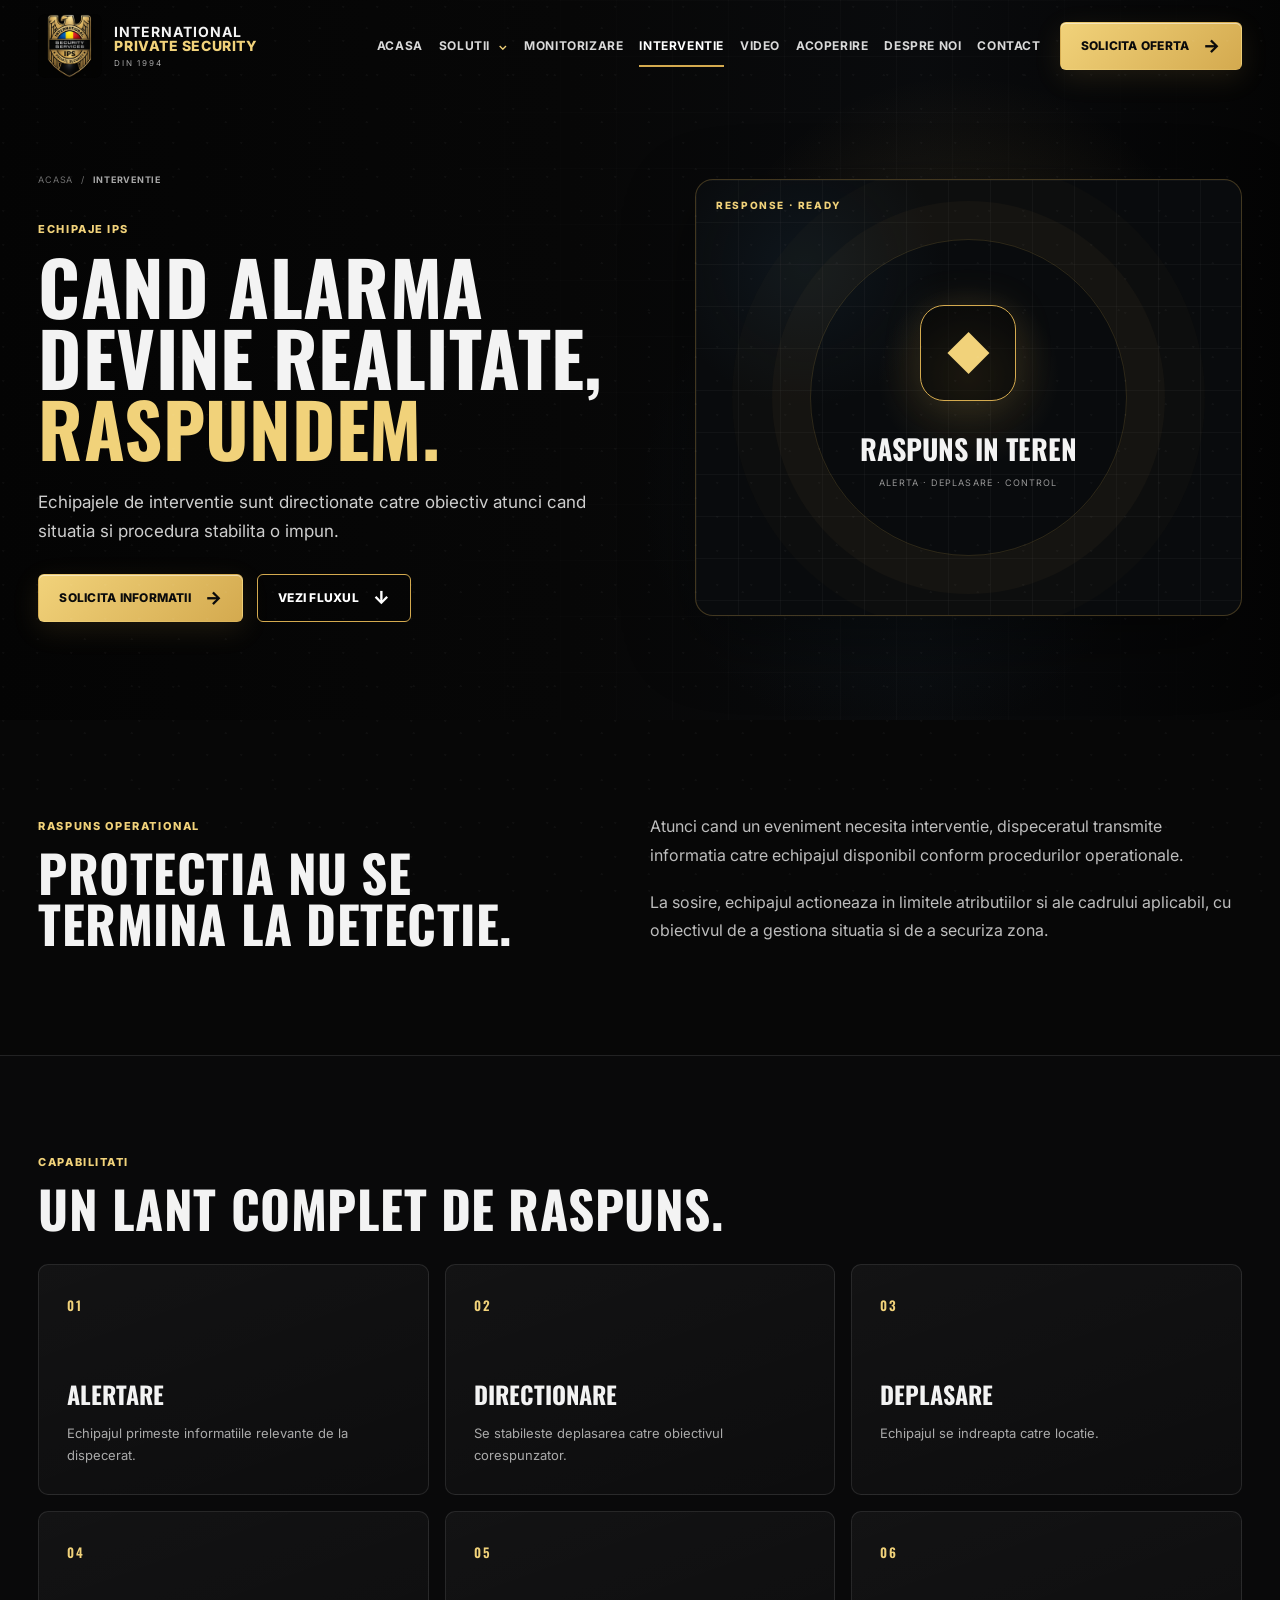
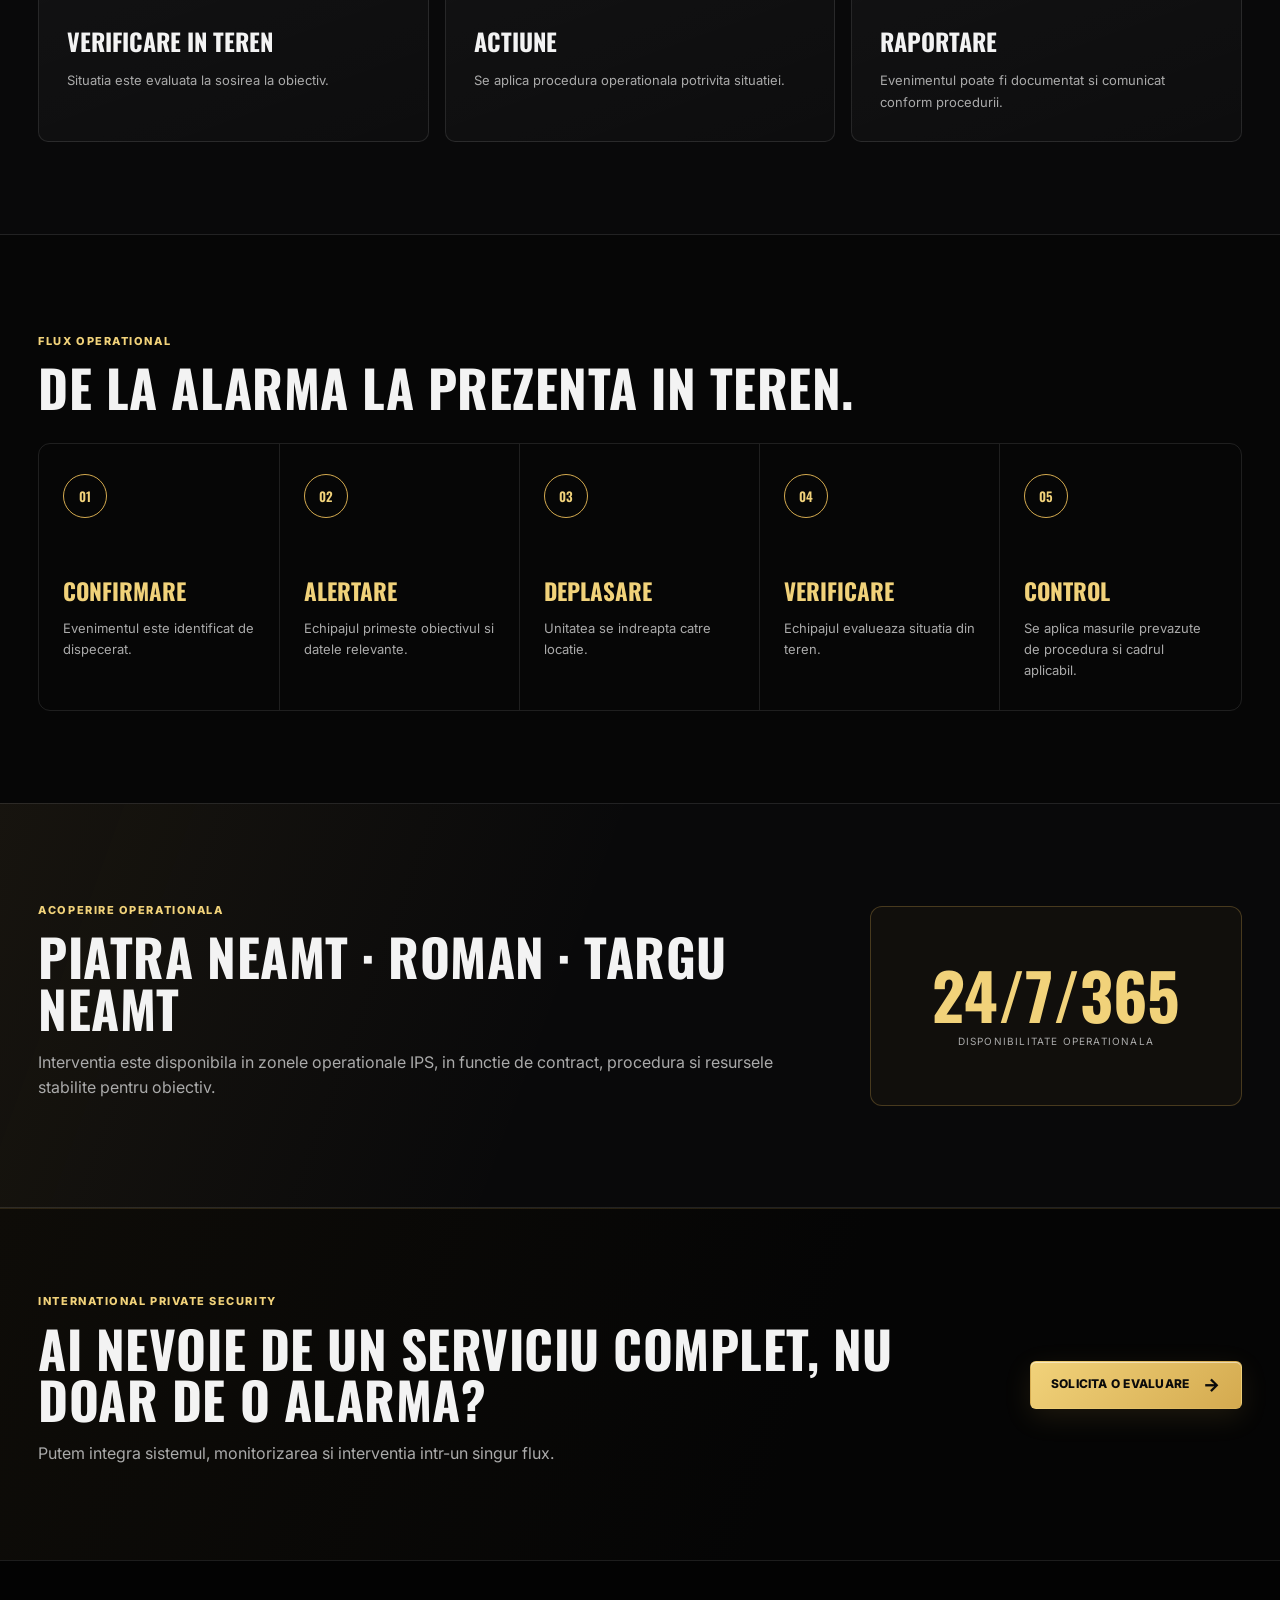
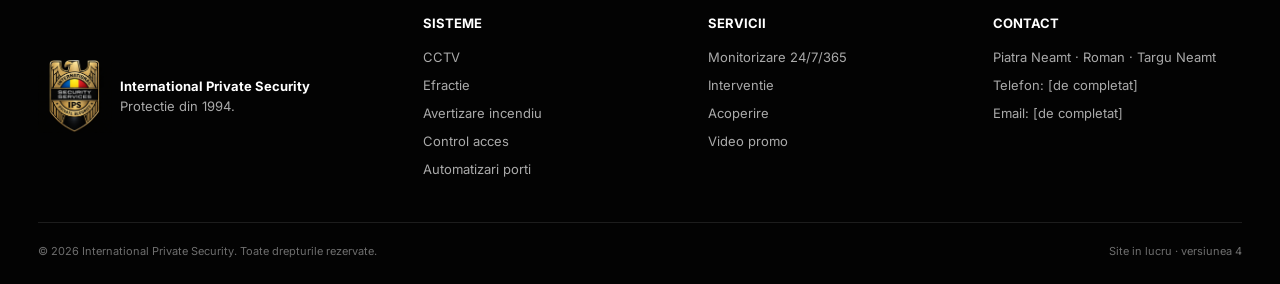
==== interventie/index.html @ 0edf3213 "Add files via upload" ====
<!DOCTYPE html>
<html lang="ro">
<head>
  <meta charset="UTF-8" />
  <meta name="viewport" content="width=device-width, initial-scale=1.0" />
  <meta name="description" content="Servicii de interventie securitate in Piatra Neamt, Roman si Targu Neamt." />
  <title>Interventie | International Private Security</title>
  <link rel="preconnect" href="https://fonts.googleapis.com">
  <link rel="preconnect" href="https://fonts.gstatic.com" crossorigin>
  <link href="https://fonts.googleapis.com/css2?family=Inter:wght@400;500;600;700;800&family=Oswald:wght@500;600;700&display=swap" rel="stylesheet">
  <link rel="stylesheet" href="../styles.css" />
</head>
<body>
  <div class="noise"></div>
  
  <header class="site-header">
    <div class="container nav-wrap">
      <a class="brand" href="../index.html" aria-label="International Private Security">
        <img src="../assets/ips-logo.png" alt="Logo International Private Security" />
        <div class="brand-copy">
          <strong>INTERNATIONAL</strong>
          <span>PRIVATE SECURITY</span>
          <small>Din 1994</small>
        </div>
      </a>

      <button class="menu-toggle" aria-label="Deschide meniul" aria-expanded="false">
        <span></span><span></span><span></span>
      </button>

      <nav class="main-nav" aria-label="Navigatie principala">
        <a href="../index.html">Acasa</a>

        <div class="nav-item has-mega">
          <button class="nav-link mega-trigger" type="button" aria-expanded="false">
            Solutii <span class="chev">⌄</span>
          </button>

          <div class="mega-menu">
            <div class="mega-inner">
              <div class="mega-column">
                <span class="mega-kicker">Sisteme electronice</span>

                <a href="../solutii/supraveghere-video/index.html" class="mega-link">
                  <strong>Supraveghere video</strong>
                  <small>Vezi ce conteaza. Protejeaza ce conteaza.</small>
                </a>

                <a href="../solutii/alarma-efractie/index.html" class="mega-link">
                  <strong>Alarme efractie</strong>
                  <small>Detectia este prima linie de aparare.</small>
                </a>

                <a href="../solutii/avertizare-incendiu/index.html" class="mega-link">
                  <strong>Avertizare incendiu</strong>
                  <small>Cand fiecare secunda conteaza.</small>
                </a>

                <a href="../solutii/control-acces/index.html" class="mega-link">
                  <strong>Control acces</strong>
                  <small>Stii cine intra. Decizi cine are acces.</small>
                </a>

                <a href="../solutii/automatizari-porti/index.html" class="mega-link">
                  <strong>Automatizari porti</strong>
                  <small>Acces simplu. Controlat. Automatizat.</small>
                </a>
              </div>

              <div class="mega-column mega-ops">
                <span class="mega-kicker">Servicii operationale</span>

                <a href="../monitorizare/index.html" class="mega-link featured">
                  <strong>Monitorizare 24/7/365</strong>
                  <small>Sistemele tale nu dorm. Nici noi.</small>
                </a>

                <a href="../interventie/index.html" class="mega-link featured">
                  <strong>Interventie</strong>
                  <small>Cand alarma devine realitate, raspundem.</small>
                </a>

                <div class="mega-note">
                  <b>Protectie integrata</b>
                  <span>De la detectie la interventie, intr-un singur flux operational.</span>
                </div>
              </div>
            </div>
          </div>
        </div>

        <a href="../monitorizare/index.html">Monitorizare</a>
        <a class="active" href="../interventie/index.html">Interventie</a>
        <a href="../index.html#video">Video</a>
        <a href="../index.html#acoperire">Acoperire</a>
        <a href="../index.html#despre">Despre noi</a>
        <a href="../index.html#contact">Contact</a>
      </nav>

      <a class="btn btn-gold nav-cta" href="../index.html#contact">Solicita oferta <span>→</span></a>
    </div>
  </header>


  <main class="service-page operational-page">
    <section class="service-hero op-hero">
      <div class="service-hero-bg"></div>
      <div class="container service-hero-grid">
        <div class="service-hero-copy reveal">
          <div class="breadcrumbs"><a href="../index.html">Acasa</a><span>/</span><b>Interventie</b></div>
          <span class="eyebrow">Echipaje IPS</span>
          <h1>CAND ALARMA DEVINE REALITATE,<br><span>RASPUNDEM.</span></h1>
          <p class="service-lead">Echipajele de interventie sunt directionate catre obiectiv atunci cand situatia si procedura stabilita o impun.</p>
          <div class="hero-actions">
            <a class="btn btn-gold" href="../index.html#contact">Solicita informatii <span>→</span></a>
            <a class="btn btn-outline" href="#flux">Vezi fluxul <span>↓</span></a>
          </div>
        </div>
        <div class="service-hero-visual reveal reveal-delay">
          <div class="tech-panel operational">
            <span class="tech-tag">RESPONSE · READY</span>
            <div class="tech-icon">◆</div>
            <strong>Raspuns in teren</strong>
            <small>Alerta · Deplasare · Control</small>
          </div>
        </div>
      </div>
    </section>

    <section class="section service-intro">
      <div class="container two-col-intro">
        <div class="reveal">
          <span class="eyebrow">Raspuns operational</span>
          <h2>Protectia nu se termina la detectie.</h2>
        </div>
        <div class="intro-copy reveal reveal-delay">
          <p>Atunci cand un eveniment necesita interventie, dispeceratul transmite informatia catre echipajul disponibil conform procedurilor operationale.</p>
          <p>La sosire, echipajul actioneaza in limitele atributiilor si ale cadrului aplicabil, cu obiectivul de a gestiona situatia si de a securiza zona.</p>
        </div>
      </div>
    </section>

    <section class="section modules-section">
      <div class="container">
        <div class="section-heading reveal">
          <div><span class="eyebrow">Capabilitati</span><h2>Un lant complet de raspuns.</h2></div>
        </div>
        <div class="module-grid"><article class="module-card reveal"><span class="module-no">01</span><h3>Alertare</h3><p>Echipajul primeste informatiile relevante de la dispecerat.</p></article>
<article class="module-card reveal"><span class="module-no">02</span><h3>Directionare</h3><p>Se stabileste deplasarea catre obiectivul corespunzator.</p></article>
<article class="module-card reveal"><span class="module-no">03</span><h3>Deplasare</h3><p>Echipajul se indreapta catre locatie.</p></article>
<article class="module-card reveal"><span class="module-no">04</span><h3>Verificare in teren</h3><p>Situatia este evaluata la sosirea la obiectiv.</p></article>
<article class="module-card reveal"><span class="module-no">05</span><h3>Actiune</h3><p>Se aplica procedura operationala potrivita situatiei.</p></article>
<article class="module-card reveal"><span class="module-no">06</span><h3>Raportare</h3><p>Evenimentul poate fi documentat si comunicat conform procedurii.</p></article></div>
      </div>
    </section>

    <section class="section service-flow" id="flux">
      <div class="container">
        <div class="section-heading reveal">
          <div><span class="eyebrow">Flux operational</span><h2>De la alarma la prezenta in teren.</h2></div>
        </div>
        <div class="service-steps"><article class="service-step reveal"><b>01</b><h3>Confirmare</h3><p>Evenimentul este identificat de dispecerat.</p></article>
<article class="service-step reveal"><b>02</b><h3>Alertare</h3><p>Echipajul primeste obiectivul si datele relevante.</p></article>
<article class="service-step reveal"><b>03</b><h3>Deplasare</h3><p>Unitatea se indreapta catre locatie.</p></article>
<article class="service-step reveal"><b>04</b><h3>Verificare</h3><p>Echipajul evalueaza situatia din teren.</p></article>
<article class="service-step reveal"><b>05</b><h3>Control</h3><p>Se aplica masurile prevazute de procedura si cadrul aplicabil.</p></article></div>
      </div>
    </section>

    <section class="section operational-band">
      <div class="container ops-band-grid">
        <div class="reveal">
          <span class="eyebrow">Acoperire operationala</span>
          <h2>Piatra Neamt · Roman · Targu Neamt</h2>
          <p>Interventia este disponibila in zonele operationale IPS, in functie de contract, procedura si resursele stabilite pentru obiectiv.</p>
        </div>
        <div class="ops-stat reveal reveal-delay">
          <b>24/7/365</b>
          <span>disponibilitate operationala</span>
        </div>
      </div>
    </section>

    <section class="service-cta">
      <div class="container service-cta-inner reveal">
        <div>
          <span class="eyebrow">International Private Security</span>
          <h2>Ai nevoie de un serviciu complet, nu doar de o alarma?</h2>
          <p>Putem integra sistemul, monitorizarea si interventia intr-un singur flux.</p>
        </div>
        <a class="btn btn-gold" href="../index.html#contact">Solicita o evaluare <span>→</span></a>
      </div>
    </section>
  </main>

  
  <footer class="site-footer">
    <div class="container footer-grid">
      <div class="footer-brand">
        <img src="../assets/ips-logo.png" alt="International Private Security" />
        <div>
          <strong>International Private Security</strong>
          <span>Protectie din 1994.</span>
        </div>
      </div>

      <div>
        <b>Sisteme</b>
        <a href="../solutii/supraveghere-video/index.html">CCTV</a>
        <a href="../solutii/alarma-efractie/index.html">Efractie</a>
        <a href="../solutii/avertizare-incendiu/index.html">Avertizare incendiu</a>
        <a href="../solutii/control-acces/index.html">Control acces</a>
        <a href="../solutii/automatizari-porti/index.html">Automatizari porti</a>
      </div>

      <div>
        <b>Servicii</b>
        <a href="../monitorizare/index.html">Monitorizare 24/7/365</a>
        <a href="../interventie/index.html">Interventie</a>
        <a href="../index.html#acoperire">Acoperire</a>
        <a href="../index.html#video">Video promo</a>
      </div>

      <div>
        <b>Contact</b>
        <span>Piatra Neamt · Roman · Targu Neamt</span>
        <span>Telefon: [de completat]</span>
        <span>Email: [de completat]</span>
      </div>
    </div>
    <div class="container footer-bottom">
      <span>© <span id="year"></span> International Private Security. Toate drepturile rezervate.</span>
      <span>Site in lucru · versiunea 4</span>
    </div>
  </footer>

  <script src="../script.js"></script>
</body>
</html>
---- styles.css ----
/* IPS Website v1 */
:root {
  --bg: #070707;
  --bg-soft: #0d0d0e;
  --card: #111214;
  --card-2: #17181a;
  --line: rgba(255,255,255,.10);
  --text: #f3f3f3;
  --muted: #a8a8a8;
  --gold: #d4aa4f;
  --gold-light: #f1d27a;
  --gold-dark: #8c6a27;
  --max: 1760px;
  --gutter: clamp(24px, 3vw, 64px);
  --shadow: 0 22px 70px rgba(0,0,0,.45);
}

* { box-sizing: border-box; }
html { scroll-behavior: smooth; }
body {
  margin: 0;
  background: var(--bg);
  color: var(--text);
  font-family: Inter, system-ui, -apple-system, Segoe UI, Arial, sans-serif;
  line-height: 1.55;
  overflow-x: hidden;
}
body.menu-open { overflow: hidden; }

a { color: inherit; text-decoration: none; }
img { max-width: 100%; display: block; }
button, input, textarea { font: inherit; }

.container { width: min(calc(100% - (var(--gutter) * 2)), var(--max)); margin-inline: auto; }
.section { padding: 92px 0; position: relative; }
.section-dark { background: #050505; }

.noise {
  pointer-events: none;
  position: fixed;
  inset: 0;
  z-index: 100;
  opacity: .035;
  background-image:
    radial-gradient(circle at 10% 20%, white 0 1px, transparent 1.2px),
    radial-gradient(circle at 80% 60%, white 0 1px, transparent 1.2px);
  background-size: 34px 34px, 47px 47px;
  mix-blend-mode: screen;
}

.site-header {
  position: fixed;
  inset: 0 0 auto 0;
  z-index: 50;
  border-bottom: 1px solid transparent;
  transition: .25s ease;
}
.site-header.scrolled {
  background: rgba(5,5,5,.86);
  backdrop-filter: blur(16px);
  border-color: var(--line);
}
.nav-wrap {
  height: 92px;
  display: flex;
  align-items: center;
  gap: clamp(18px, 1.5vw, 34px);
}
.brand { display: flex; align-items: center; gap: 12px; min-width: 255px; }
.brand img { width: 64px; height: 64px; object-fit: contain; border-radius: 8px; }
.brand-copy { display: flex; flex-direction: column; line-height: 1.03; }
.brand-copy strong { font-size: 14px; letter-spacing: .07em; }
.brand-copy span { font-weight: 800; color: var(--gold-light); font-size: 14px; letter-spacing: .04em; }
.brand-copy small { margin-top: 5px; color: var(--muted); text-transform: uppercase; letter-spacing: .22em; font-size: 8px; }

.main-nav { margin-left: auto; display: flex; align-items: center; gap: clamp(14px, 1.25vw, 28px); }
.main-nav a {
  font-size: 12px;
  font-weight: 700;
  text-transform: uppercase;
  letter-spacing: .05em;
  color: #d9d9d9;
  position: relative;
}
.main-nav a::after {
  content:"";
  position:absolute;
  left:0; right:100%; bottom:-12px;
  height:2px; background:var(--gold);
  transition:.22s ease;
}
.main-nav a:hover::after, .main-nav a.active::after { right:0; }
.main-nav a:hover, .main-nav a.active { color:white; }

.menu-toggle { display:none; background:none; border:0; padding:8px; }
.menu-toggle span { display:block; width:24px; height:2px; background:white; margin:5px 0; }

.btn {
  display: inline-flex;
  align-items:center;
  justify-content:center;
  gap:14px;
  min-height: 48px;
  padding: 0 20px;
  border:1px solid transparent;
  border-radius: 6px;
  text-transform: uppercase;
  letter-spacing:.02em;
  font-weight:800;
  font-size:12px;
  transition:.22s ease;
}
.btn span { font-size:18px; line-height:1; }
.btn-gold {
  background: linear-gradient(135deg, var(--gold-light), var(--gold));
  color:#0b0b0b;
  box-shadow: inset 0 1px 0 rgba(255,255,255,.5), 0 8px 28px rgba(212,170,79,.12);
}
.btn-gold:hover { transform: translateY(-2px); filter: brightness(1.08); }
.btn-outline { border-color: var(--gold); color:white; background:rgba(0,0,0,.18); }
.btn-outline:hover { background:var(--gold); color:#090909; transform:translateY(-2px); }
.nav-cta { white-space:nowrap; }

.eyebrow {
  display:inline-block;
  color: var(--gold-light);
  text-transform:uppercase;
  font-weight:800;
  letter-spacing:.14em;
  font-size:11px;
  margin-bottom:12px;
}

/* HERO */
.hero {
  min-height: 760px;
  padding: 150px 0 70px;
  display:flex;
  align-items:center;
  position:relative;
  overflow:hidden;
}
.hero-bg {
  position:absolute; inset:0;
  background:
    radial-gradient(circle at 72% 44%, rgba(212,170,79,.13), transparent 23%),
    radial-gradient(circle at 77% 75%, rgba(64,90,115,.18), transparent 24%),
    linear-gradient(90deg, rgba(4,4,4,.99) 0%, rgba(7,7,7,.94) 38%, rgba(10,12,15,.70) 65%, rgba(5,5,5,.92) 100%),
    linear-gradient(180deg, #10141a 0%, #030303 100%);
}
.hero-bg::before {
  content:"";
  position:absolute; inset:auto 0 0 45%;
  height:58%;
  background:
    linear-gradient(165deg, transparent 0 43%, rgba(255,255,255,.04) 44% 45%, transparent 46%),
    repeating-linear-gradient(90deg, transparent 0 80px, rgba(255,255,255,.025) 81px 82px);
  opacity:.7;
}
.hero-vignette {
  position:absolute; inset:0;
  box-shadow: inset 0 -140px 120px rgba(0,0,0,.75);
}
.hero-grid {
  position:relative;
  display:grid;
  grid-template-columns: 1.02fr .98fr;
  gap: clamp(48px, 5vw, 100px);
  align-items:center;
}
.hero-copy { max-width:760px; }
.hero h1, h2 {
  font-family: Oswald, Inter, sans-serif;
  text-transform:uppercase;
  margin:0;
  letter-spacing:.01em;
  line-height:.94;
}
.hero h1 { font-size: clamp(62px, 7vw, 112px); }
.hero h1 span { color:var(--gold-light); text-shadow:0 0 35px rgba(212,170,79,.08); }
.hero-lead { font-size:27px; font-weight:700; margin:20px 0 8px; }
.hero-text { color:#d5d5d5; max-width:720px; font-size:16px; }
.hero-actions { display:flex; flex-wrap:wrap; gap:14px; margin-top:28px; }
.hero-meta {
  display:flex; gap:28px; margin-top:28px;
  color:#bdbdbd; text-transform:uppercase; font-size:11px; letter-spacing:.06em;
}
.hero-meta span { display:flex; align-items:center; gap:9px; }
.hero-meta i { width:8px; height:8px; background:#45db77; border-radius:50%; box-shadow:0 0 12px #45db77; }

.hero-visual { min-height:480px; display:flex; align-items:center; justify-content:center; }
.hero-visual-card {
  position:relative;
  width:min(100%, 610px);
  aspect-ratio: 1.3;
  border:1px solid rgba(212,170,79,.28);
  border-radius:20px;
  overflow:hidden;
  background:
    radial-gradient(circle at 55% 60%, rgba(212,170,79,.14), transparent 23%),
    linear-gradient(145deg, #111820, #08090b 65%);
  box-shadow: var(--shadow);
}
.visual-topline {
  position:absolute; top:20px; right:22px; color:#979797;
  writing-mode:vertical-rl;
  font-size:10px; letter-spacing:.2em;
}
.visual-car {
  position:absolute; left:12%; right:8%; bottom:16%;
  height:40%;
  background: linear-gradient(170deg,#1a1b1e,#060606);
  border-radius: 50px 110px 26px 30px;
  border:1px solid rgba(255,255,255,.14);
  transform:skewX(-7deg);
  box-shadow: 0 30px 60px rgba(0,0,0,.6);
}
.visual-car::before, .visual-car::after {
  content:""; position:absolute; bottom:-23px; width:65px; height:65px; border-radius:50%;
  background:#080808; border:10px solid #161616; box-shadow: inset 0 0 0 2px #313131;
}
.visual-car::before { left:15%; }
.visual-car::after { right:13%; }
.car-glow {
  position:absolute; top:-14px; left:34%; width:130px; height:8px;
  background:linear-gradient(90deg,#1b66ff,#fff,#ff233f);
  filter:blur(1.5px); box-shadow:0 0 22px rgba(255,255,255,.55);
}
.car-body { position:absolute; left:47%; top:25%; transform:translateX(-50%); color:var(--gold); font:bold 64px Oswald; }
.car-sub { position:absolute; left:48%; top:65%; transform:translateX(-50%); color:#d6d6d6; letter-spacing:.25em; font-size:12px; }
.visual-gridlines {
  position:absolute; inset:0;
  background: linear-gradient(rgba(255,255,255,.025) 1px, transparent 1px), linear-gradient(90deg,rgba(255,255,255,.025) 1px, transparent 1px);
  background-size:48px 48px;
  mask-image:linear-gradient(to top, black, transparent 85%);
}

/* stats */
.stats-strip { background:#0a0a0b; border-block:1px solid var(--line); }
.stats-grid { display:grid; grid-template-columns:repeat(5,1fr); }
.stats-grid article { padding:28px clamp(20px, 2vw, 38px); border-right:1px solid var(--line); min-height:104px; display:flex; flex-direction:column; justify-content:center; }
.stats-grid article:first-child { border-left:1px solid var(--line); }
.stats-grid b { color:var(--gold-light); font-size:22px; font-family:Oswald; }
.stats-grid span { color:#b4b4b4; text-transform:uppercase; font-size:10px; letter-spacing:.08em; margin-top:3px; }

/* headings */
.section-heading { display:flex; align-items:end; justify-content:space-between; gap:25px; margin-bottom:30px; }
.section-heading h2, .coverage-copy h2, .history-copy h2, .cta-section h2, .video-copy h2, .split-content h2 {
  font-size: clamp(36px,4.2vw,62px);
}
.section-heading p { margin:.4rem 0 0; color:var(--muted); }
.text-link { color:var(--gold-light); text-transform:uppercase; font-weight:800; font-size:12px; }

/* services */
.services-grid { display:grid; grid-template-columns:repeat(5,minmax(0,1fr)); gap:clamp(14px,1.2vw,24px); }
.service-card {
  min-height:290px;
  padding:clamp(22px,1.8vw,32px);
  border:1px solid var(--line);
  border-radius:10px;
  background:
    linear-gradient(180deg, rgba(255,255,255,.03), rgba(255,255,255,0)),
    #0d0d0e;
  position:relative; overflow:hidden;
  transition:.25s ease;
}
.service-card::before {
  content:""; position:absolute; inset:0 auto auto 0; width:100%; height:3px;
  background:linear-gradient(90deg,var(--gold),transparent); transform:scaleX(0); transform-origin:left; transition:.25s;
}
.service-card:hover { transform:translateY(-5px); border-color:rgba(212,170,79,.35); }
.service-card:hover::before { transform:scaleX(1); }
.service-icon {
  width:46px; height:46px; border-radius:9px;
  display:grid; place-items:center; background:linear-gradient(135deg,var(--gold-light),var(--gold));
  color:#080808; font-weight:900; font-size:22px;
  margin-bottom:70px;
}
.service-card h3 { text-transform:uppercase; font-size:17px; margin:0 0 10px; }
.service-card p { color:#bfbfbf; font-size:13px; margin:0; }

/* split */
.split-section { display:grid; grid-template-columns:1fr 1fr; }
.split-card { min-height:540px; position:relative; overflow:hidden; border-top:1px solid var(--line); border-bottom:1px solid var(--line); }
.split-card + .split-card { border-left:1px solid var(--line); }
.split-card::before {
  content:""; position:absolute; inset:0;
  background:
    radial-gradient(circle at 65% 35%, rgba(40,92,120,.28), transparent 26%),
    linear-gradient(135deg,#0f1820,#060708 65%);
}
.split-card.intervention::before {
  background:
    radial-gradient(circle at 72% 30%, rgba(212,170,79,.20), transparent 26%),
    linear-gradient(135deg,#15110b,#060606 70%);
}
.split-overlay { position:absolute; inset:0; background:linear-gradient(90deg,rgba(0,0,0,.82),rgba(0,0,0,.25)); }
.split-content {
  position:relative;
  width:100%;
  max-width:none;
  padding: clamp(64px, 5vw, 100px) clamp(34px, 4.6vw, 92px);
}
.split-content h2 {
  max-width: 13ch;
  font-size: clamp(44px, 3.5vw, 72px);
  line-height: .98;
}
.split-content p {
  color:#d0d0d0;
  max-width:650px;
  margin:22px 0 28px;
  font-size:15px;
  line-height:1.7;
}
.city-list { display:flex; flex-wrap:wrap; gap:10px; margin:0 0 24px; }
.city-list span { border:1px solid rgba(255,255,255,.14); padding:6px 9px; border-radius:999px; color:#d9d9d9; font-size:11px; }

/* video */
.video-section { background:#09090a; border-bottom:1px solid var(--line); }
.video-grid { display:grid; grid-template-columns:.78fr 1.22fr; gap:clamp(48px,5vw,100px); align-items:center; }
.video-copy p { color:#bebebe; max-width:650px; }
.video-timeline { display:flex; flex-wrap:wrap; gap:10px; align-items:center; margin-top:24px; color:#d8d8d8; font-size:12px; text-transform:uppercase; }
.video-timeline b { color:var(--gold); }
.video-placeholder { border:0; padding:0; background:transparent; cursor:pointer; }
.video-frame {
  aspect-ratio:16/9;
  position:relative;
  overflow:hidden;
  border-radius:14px;
  border:1px solid rgba(212,170,79,.32);
  background:
    radial-gradient(circle at 70% 35%, rgba(212,170,79,.13), transparent 22%),
    radial-gradient(circle at 35% 50%, rgba(34,86,120,.21), transparent 28%),
    linear-gradient(135deg,#111821,#050505 75%);
  box-shadow:var(--shadow);
}
.video-frame::before {
  content:""; position:absolute; inset:0;
  background: repeating-linear-gradient(90deg,transparent 0 74px, rgba(255,255,255,.025) 75px 76px);
}
.video-badge { position:absolute; top:18px; left:20px; color:var(--gold-light); font-size:10px; font-weight:800; letter-spacing:.15em; }
.play-button {
  position:absolute; left:50%; top:50%; transform:translate(-50%,-50%);
  width:86px; height:86px; display:grid; place-items:center;
  border-radius:50%; border:1px solid var(--gold); color:#0c0c0c;
  background:linear-gradient(135deg,var(--gold-light),var(--gold));
  font-size:28px; padding-left:5px;
  box-shadow:0 0 0 12px rgba(212,170,79,.08);
  transition:.2s ease;
}
.video-placeholder:hover .play-button { transform:translate(-50%,-50%) scale(1.08); }
.video-caption { position:absolute; left:22px; bottom:18px; display:flex; flex-direction:column; align-items:flex-start; }
.video-caption strong { text-transform:uppercase; }
.video-caption span { color:#a9a9a9; font-size:11px; }

/* process */
.process-section { background:#070707; }
.process-grid { display:grid; grid-template-columns:repeat(5,1fr); border:1px solid var(--line); border-radius:12px; overflow:hidden; }
.process-step { padding:28px 22px; min-height:205px; border-right:1px solid var(--line); position:relative; }
.process-step:last-child { border-right:0; }
.process-step b {
  display:grid; place-items:center;
  width:42px; height:42px; border-radius:50%;
  border:1px solid var(--gold); color:var(--gold-light); font-size:12px;
}
.process-step h3 { text-transform:uppercase; color:var(--gold-light); margin:35px 0 6px; font-family:Oswald; font-size:22px; }
.process-step p { color:#aeaeae; font-size:13px; margin:0; }

/* coverage */
.coverage-section { background:#0a0a0b; border-top:1px solid var(--line); border-bottom:1px solid var(--line); }
.coverage-grid { display:grid; grid-template-columns:.8fr 1.2fr; gap:clamp(50px,5vw,100px); align-items:center; }
.coverage-copy p { color:var(--muted); max-width:640px; margin:18px 0 24px; }
.map-card {
  min-height:390px; position:relative; border:1px solid var(--line); border-radius:14px; overflow:hidden;
  background:
    radial-gradient(ellipse at 52% 50%, rgba(255,255,255,.055), transparent 45%),
    #0c0d0e;
}
.map-lines {
  position:absolute; inset:12%;
  border:1px solid rgba(255,255,255,.16);
  border-radius:38% 62% 44% 56% / 55% 42% 58% 45%;
  transform:rotate(-8deg);
}
.map-lines::before, .map-lines::after {
  content:""; position:absolute; border:1px solid rgba(255,255,255,.09); inset:18% 12%; border-radius:50%;
}
.map-lines::after { inset:12% 28%; transform:rotate(72deg); }
.map-point { position:absolute; display:flex; align-items:center; gap:8px; text-transform:uppercase; font-size:11px; font-weight:700; }
.map-point i { width:14px; height:14px; background:var(--gold-light); border-radius:50%; box-shadow:0 0 0 6px rgba(212,170,79,.12),0 0 18px rgba(212,170,79,.55); }
.point-1 { left:43%; top:28%; }
.point-2 { left:54%; top:51%; }
.point-3 { left:66%; top:69%; }
.map-watermark { position:absolute; left:28%; top:55%; color:rgba(255,255,255,.17); letter-spacing:.22em; }

/* history */
.history-section { overflow:hidden; }
.history-grid { display:grid; grid-template-columns:.62fr 1.38fr; gap:clamp(60px,6vw,120px); align-items:center; }
.history-logo { display:grid; place-items:center; opacity:.34; filter:saturate(.8); }
.history-logo img { width:min(360px,80%); mix-blend-mode:screen; }
.history-copy p { color:var(--muted); max-width:800px; }
.history-copy strong { color:var(--gold-light); font-size:20px; }

/* CTA */
.cta-section {
  padding:90px 0;
  background:
    radial-gradient(circle at 14% 45%, rgba(212,170,79,.10), transparent 22%),
    linear-gradient(110deg,#0b0b0c,#050505);
  border-top:1px solid var(--line);
}
.cta-grid { display:grid; grid-template-columns:.88fr 1.12fr; gap:clamp(60px,6vw,120px); align-items:start; }
.cta-section h2 span { color:var(--gold-light); }
.cta-section p { color:#c1c1c1; font-size:17px; }
.contact-form { border:1px solid var(--line); background:rgba(255,255,255,.02); border-radius:14px; padding:28px; }
.form-row { display:grid; grid-template-columns:1fr 1fr; gap:14px; }
.contact-form label { display:block; margin-bottom:14px; }
.contact-form label > span { display:block; color:#bdbdbd; font-size:11px; text-transform:uppercase; letter-spacing:.08em; margin-bottom:7px; }
.contact-form input, .contact-form textarea {
  width:100%; background:#0b0b0c; color:white;
  border:1px solid var(--line); border-radius:7px; padding:13px 14px; outline:none;
}
.contact-form input:focus, .contact-form textarea:focus { border-color:var(--gold); }
.contact-form small { display:block; color:#777; margin-top:10px; }

/* footer */
.site-footer { padding:52px 0 24px; background:#030303; border-top:1px solid var(--line); }
.footer-grid { display:grid; grid-template-columns:1.4fr repeat(3,1fr); gap:36px; }
.footer-grid > div { display:flex; flex-direction:column; gap:8px; color:#aaa; font-size:13px; }
.footer-grid b { color:white; text-transform:uppercase; margin-bottom:6px; }
.footer-grid a:hover { color:var(--gold-light); }
.footer-brand { flex-direction:row !important; align-items:center; }
.footer-brand img { width:74px; height:74px; object-fit:contain; }
.footer-brand div { display:flex; flex-direction:column; }
.footer-brand strong { color:white; }
.footer-bottom { margin-top:42px; padding-top:20px; border-top:1px solid var(--line); display:flex; justify-content:space-between; gap:20px; color:#6e6e6e; font-size:11px; }

/* reveal */
.reveal { opacity:0; transform:translateY(20px); transition:opacity .65s ease, transform .65s ease; }
.reveal.revealed { opacity:1; transform:none; }
.reveal-delay { transition-delay:.12s; }


/* =========================
   V2 - WIDE DESKTOP LAYOUT
   ========================= */
@media (min-width: 1440px) {
  .hero {
    min-height: 820px;
  }

  .hero-visual-card {
    width: min(100%, 760px);
  }

  .section {
    padding: 104px 0;
  }

  .section-heading {
    margin-bottom: 38px;
  }

  .stats-grid b {
    font-size: 24px;
  }

  .service-card h3 {
    font-size: 18px;
  }

  .process-step {
    padding: 34px 30px;
  }

  .contact-form {
    padding: 34px;
  }
}

/* responsive */
@media (max-width: 1100px) {
  .main-nav { gap:14px; }
  .main-nav a { font-size:10px; }
  .nav-cta { display:none; }
  .brand { min-width:auto; }
  .hero-grid { grid-template-columns:1fr; }
  .hero-visual { min-height:380px; }
  .stats-grid { grid-template-columns:repeat(2,1fr); }
  .stats-grid article { border-bottom:1px solid var(--line); }
  .services-grid { grid-template-columns:repeat(2,1fr); }
  .service-card:last-child { grid-column:span 2; }
}

@media (max-width: 820px) {
  .container { width:min(calc(100% - 28px),var(--max)); }
  .site-header { background:rgba(5,5,5,.9); backdrop-filter:blur(14px); }
  .nav-wrap { height:76px; }
  .brand img { width:54px; height:54px; }
  .brand-copy strong, .brand-copy span { font-size:12px; }
  .menu-toggle { display:block; margin-left:auto; }
  .main-nav {
    position:fixed; left:0; right:0; top:76px; bottom:0;
    background:#080808; padding:28px;
    display:flex; flex-direction:column; align-items:flex-start;
    gap:24px; transform:translateX(100%); transition:.25s ease;
  }
  .main-nav.open { transform:translateX(0); }
  .main-nav a { font-size:16px; }
  .hero { min-height:auto; padding-top:130px; }
  .hero h1 { font-size:clamp(56px,16vw,84px); }
  .hero-lead { font-size:21px; }
  .hero-visual { display:none; }
  .stats-grid { grid-template-columns:1fr 1fr; }
  .stats-grid article:last-child { grid-column:span 2; }
  .services-grid { grid-template-columns:1fr; }
  .service-card:last-child { grid-column:auto; }
  .service-card { min-height:220px; }
  .service-icon { margin-bottom:45px; }
  .split-section { grid-template-columns:1fr; }
  .split-card + .split-card { border-left:0; }
  .split-content { padding:55px 26px; }
  .split-content h2 { max-width:none; font-size:clamp(38px,9vw,58px); }
  .video-grid, .coverage-grid, .history-grid, .cta-grid { grid-template-columns:1fr; }
  .process-grid { grid-template-columns:1fr; }
  .process-step { border-right:0; border-bottom:1px solid var(--line); }
  .process-step:last-child { border-bottom:0; }
  .footer-grid { grid-template-columns:1fr 1fr; }
}

@media (max-width: 560px) {
  .section { padding:68px 0; }
  .brand-copy small { display:none; }
  .hero-actions { flex-direction:column; align-items:stretch; }
  .btn { width:100%; }
  .hero-meta { flex-direction:column; gap:8px; }
  .stats-grid { grid-template-columns:1fr; }
  .stats-grid article:last-child { grid-column:auto; }
  .section-heading { align-items:flex-start; flex-direction:column; }
  .services-grid { grid-template-columns:1fr; }
  .form-row { grid-template-columns:1fr; }
  .footer-grid { grid-template-columns:1fr; }
  .footer-bottom { flex-direction:column; }
}


/* ============================================================
   V3 MODULAR - MEGA MENU + PAGINI DEDICATE
   ============================================================ */

.nav-item { position: relative; display:flex; align-items:center; }
.nav-link {
  appearance:none;
  border:0;
  background:transparent;
  color:#d9d9d9;
  font:inherit;
  font-size:12px;
  font-weight:700;
  text-transform:uppercase;
  letter-spacing:.05em;
  padding:0;
  cursor:pointer;
}
.nav-link:hover, .has-mega.open > .nav-link { color:#fff; }
.chev { margin-left:4px; color:var(--gold-light); transition:transform .2s ease; }
.has-mega.open .chev { transform:rotate(180deg); display:inline-block; }

.mega-menu {
  position:fixed;
  left:0;
  right:0;
  top:92px;
  opacity:0;
  visibility:hidden;
  transform:translateY(-8px);
  transition:.2s ease;
  background:rgba(7,7,8,.98);
  border-top:1px solid rgba(212,170,79,.16);
  border-bottom:1px solid var(--line);
  box-shadow:0 28px 70px rgba(0,0,0,.48);
  backdrop-filter:blur(18px);
}
.has-mega:hover .mega-menu,
.has-mega:focus-within .mega-menu,
.has-mega.open .mega-menu {
  opacity:1;
  visibility:visible;
  transform:none;
}
.mega-inner {
  width:min(calc(100% - (var(--gutter) * 2)), var(--max));
  margin:0 auto;
  padding:30px 0 34px;
  display:grid;
  grid-template-columns:1.3fr .7fr;
  gap:50px;
}
.mega-column {
  display:grid;
  grid-template-columns:repeat(2,minmax(0,1fr));
  gap:10px 18px;
  align-content:start;
}
.mega-ops {
  grid-template-columns:1fr;
  padding-left:36px;
  border-left:1px solid var(--line);
}
.mega-kicker {
  grid-column:1/-1;
  color:var(--gold-light);
  text-transform:uppercase;
  font-size:10px;
  letter-spacing:.16em;
  font-weight:800;
  margin-bottom:3px;
}
.mega-link {
  display:flex;
  flex-direction:column;
  gap:4px;
  padding:14px 16px;
  border:1px solid transparent;
  border-radius:8px;
  background:rgba(255,255,255,.015);
  transition:.2s ease;
}
.mega-link:hover {
  border-color:rgba(212,170,79,.35);
  background:rgba(212,170,79,.06);
  transform:translateY(-2px);
}
.mega-link strong {
  color:#fff;
  text-transform:uppercase;
  font-size:13px;
}
.mega-link small {
  color:#949494;
  line-height:1.45;
  font-size:11px;
}
.mega-link.featured {
  border-color:rgba(212,170,79,.14);
}
.mega-note {
  margin-top:8px;
  padding:16px;
  border-left:2px solid var(--gold);
  background:linear-gradient(90deg,rgba(212,170,79,.07),transparent);
  display:flex;
  flex-direction:column;
  gap:5px;
}
.mega-note b { color:var(--gold-light); text-transform:uppercase; font-size:11px; }
.mega-note span { color:#aaa; font-size:11px; line-height:1.5; }

.card-link {
  position:absolute;
  left:22px;
  bottom:20px;
  color:var(--gold-light);
  font-size:10px;
  font-weight:800;
  text-transform:uppercase;
  letter-spacing:.07em;
}

/* Dedicated service pages */
.service-page { padding-top:0; }
.service-hero {
  min-height:720px;
  padding:155px 0 80px;
  position:relative;
  display:flex;
  align-items:center;
  overflow:hidden;
  background:#050505;
}
.service-hero-bg {
  position:absolute;
  inset:0;
  background:
    radial-gradient(circle at 75% 45%, rgba(212,170,79,.14), transparent 24%),
    radial-gradient(circle at 70% 68%, rgba(38,78,103,.16), transparent 25%),
    linear-gradient(90deg,rgba(4,4,4,.99) 0%,rgba(7,7,7,.94) 45%,rgba(10,12,15,.72) 72%,rgba(4,4,4,.95) 100%),
    #080808;
}
.service-hero-bg::after {
  content:"";
  position:absolute;
  inset:0;
  background:
    linear-gradient(rgba(255,255,255,.022) 1px, transparent 1px),
    linear-gradient(90deg,rgba(255,255,255,.022) 1px, transparent 1px);
  background-size:56px 56px;
  mask-image:linear-gradient(90deg,transparent 25%,black 70%,transparent 100%);
}
.service-hero-grid {
  position:relative;
  display:grid;
  grid-template-columns:1.03fr .97fr;
  gap:clamp(55px,6vw,110px);
  align-items:center;
}
.service-hero-copy { max-width:850px; }
.breadcrumbs {
  display:flex;
  flex-wrap:wrap;
  gap:8px;
  color:#717171;
  text-transform:uppercase;
  letter-spacing:.08em;
  font-size:9px;
  margin-bottom:28px;
}
.breadcrumbs a:hover { color:var(--gold-light); }
.breadcrumbs b { color:#aaa; }
.service-hero h1 {
  margin:0;
  font-family:Oswald,Inter,sans-serif;
  font-size:clamp(58px,5.8vw,104px);
  line-height:.96;
  letter-spacing:.005em;
  text-transform:uppercase;
}
.service-hero h1 span { color:var(--gold-light); }
.service-lead {
  max-width:760px;
  color:#cecece;
  font-size:17px;
  line-height:1.72;
  margin:24px 0 0;
}
.service-hero-visual { min-height:430px; display:grid; place-items:center; }
.tech-panel {
  width:min(100%,560px);
  aspect-ratio:1.25;
  position:relative;
  display:flex;
  flex-direction:column;
  align-items:center;
  justify-content:center;
  overflow:hidden;
  border-radius:18px;
  border:1px solid rgba(212,170,79,.28);
  background:
    radial-gradient(circle at 50% 45%, rgba(212,170,79,.15), transparent 25%),
    linear-gradient(145deg,#11161d,#070708 72%);
  box-shadow:var(--shadow);
}
.tech-panel::before {
  content:"";
  position:absolute;
  inset:0;
  background:
    linear-gradient(rgba(255,255,255,.03) 1px, transparent 1px),
    linear-gradient(90deg,rgba(255,255,255,.03) 1px, transparent 1px);
  background-size:42px 42px;
}
.tech-panel::after {
  content:"";
  position:absolute;
  width:58%;
  aspect-ratio:1;
  border:1px solid rgba(212,170,79,.18);
  border-radius:50%;
  box-shadow:0 0 0 38px rgba(212,170,79,.035), 0 0 0 78px rgba(212,170,79,.018);
}
.tech-tag {
  position:absolute;
  top:18px;
  left:20px;
  color:var(--gold-light);
  font-size:10px;
  letter-spacing:.16em;
  font-weight:800;
}
.tech-icon {
  position:relative;
  z-index:2;
  width:96px;
  height:96px;
  display:grid;
  place-items:center;
  border:1px solid var(--gold);
  color:var(--gold-light);
  border-radius:24px;
  font-size:44px;
  background:rgba(0,0,0,.38);
  box-shadow:0 0 40px rgba(212,170,79,.12);
}
.tech-panel strong {
  position:relative;
  z-index:2;
  margin-top:26px;
  font-family:Oswald;
  text-transform:uppercase;
  font-size:28px;
}
.tech-panel small {
  position:relative;
  z-index:2;
  margin-top:6px;
  color:#969696;
  text-transform:uppercase;
  letter-spacing:.12em;
  font-size:9px;
}

.two-col-intro {
  display:grid;
  grid-template-columns:.95fr 1.05fr;
  gap:clamp(60px,6vw,120px);
  align-items:start;
}
.two-col-intro h2,
.modules-section h2,
.service-flow h2,
.sectors-section h2,
.integration-section h2,
.operational-band h2,
.service-cta h2 {
  margin:0;
  font-family:Oswald,Inter,sans-serif;
  font-size:clamp(38px,4vw,66px);
  line-height:1;
  text-transform:uppercase;
}
.intro-copy p {
  margin:0 0 18px;
  color:#bdbdbd;
  font-size:16px;
  line-height:1.8;
}
.modules-section { background:#09090a; border-block:1px solid var(--line); }
.module-grid {
  display:grid;
  grid-template-columns:repeat(3,minmax(0,1fr));
  gap:16px;
}
.module-card {
  min-height:230px;
  padding:28px;
  position:relative;
  overflow:hidden;
  border:1px solid var(--line);
  border-radius:10px;
  background:linear-gradient(160deg,rgba(255,255,255,.025),rgba(255,255,255,0)),#0d0d0e;
}
.module-card::after {
  content:"";
  position:absolute;
  left:0;
  bottom:0;
  width:0;
  height:2px;
  background:var(--gold);
  transition:.3s ease;
}
.module-card:hover::after { width:100%; }
.module-no {
  color:var(--gold-light);
  font:600 13px Oswald;
  letter-spacing:.14em;
}
.module-card h3 {
  margin:58px 0 10px;
  text-transform:uppercase;
  font-family:Oswald;
  font-size:24px;
}
.module-card p { margin:0; color:#aaa; font-size:13px; line-height:1.65; }

.service-flow { background:#060606; }
.service-steps {
  display:grid;
  grid-template-columns:repeat(5,minmax(0,1fr));
  border:1px solid var(--line);
  border-radius:12px;
  overflow:hidden;
}
.service-step {
  min-height:250px;
  padding:30px 24px;
  border-right:1px solid var(--line);
  position:relative;
}
.service-step:last-child { border-right:0; }
.service-step b {
  display:grid;
  place-items:center;
  width:44px;
  height:44px;
  border-radius:50%;
  border:1px solid var(--gold);
  color:var(--gold-light);
  font:600 13px Oswald;
}
.service-step h3 {
  margin:56px 0 8px;
  color:var(--gold-light);
  font-family:Oswald;
  font-size:23px;
  text-transform:uppercase;
}
.service-step p { margin:0; color:#aaa; font-size:13px; line-height:1.6; }

.sectors-section {
  background:
    radial-gradient(circle at 85% 50%,rgba(212,170,79,.08),transparent 22%),
    #0a0a0b;
  border-block:1px solid var(--line);
}
.sector-grid, .integration-grid {
  display:grid;
  grid-template-columns:.82fr 1.18fr;
  gap:clamp(60px,6vw,120px);
  align-items:center;
}
.sector-grid p, .integration-grid p {
  color:#aaa;
  max-width:650px;
  line-height:1.75;
}
.sector-list {
  display:grid;
  grid-template-columns:repeat(3,minmax(0,1fr));
  gap:12px;
}
.sector-pill {
  min-height:90px;
  display:flex;
  align-items:center;
  justify-content:center;
  text-align:center;
  padding:18px;
  border:1px solid var(--line);
  border-radius:9px;
  background:#0d0d0e;
  text-transform:uppercase;
  font-weight:800;
  font-size:12px;
  letter-spacing:.05em;
}
.integration-list {
  display:grid;
  grid-template-columns:repeat(2,minmax(0,1fr));
  gap:12px;
}
.integration-chip {
  min-height:78px;
  display:flex;
  align-items:center;
  justify-content:space-between;
  gap:18px;
  padding:18px 20px;
  border:1px solid rgba(212,170,79,.25);
  border-radius:8px;
  background:linear-gradient(90deg,rgba(212,170,79,.05),transparent);
  text-transform:uppercase;
  font-size:12px;
  font-weight:800;
  transition:.2s ease;
}
.integration-chip span { color:var(--gold-light); font-size:20px; }
.integration-chip:hover { border-color:var(--gold); transform:translateY(-2px); }

.service-cta {
  padding:78px 0;
  background:linear-gradient(110deg,#0e0c08,#050505 62%);
  border-top:1px solid rgba(212,170,79,.16);
}
.service-cta-inner {
  display:flex;
  justify-content:space-between;
  align-items:center;
  gap:50px;
}
.service-cta-inner p { color:#aaa; max-width:720px; }
.service-cta-inner .btn { flex:0 0 auto; }

/* Operational */
.tech-panel.operational {
  background:
    radial-gradient(circle at 50% 45%,rgba(212,170,79,.16),transparent 25%),
    radial-gradient(circle at 20% 20%,rgba(48,87,119,.14),transparent 25%),
    #090b0d;
}
.operational-band {
  background:
    linear-gradient(110deg,rgba(212,170,79,.07),transparent 45%),
    #09090a;
  border-block:1px solid var(--line);
}
.ops-band-grid {
  display:grid;
  grid-template-columns:1.35fr .65fr;
  align-items:center;
  gap:60px;
}
.ops-band-grid p { color:#aaa; max-width:780px; }
.ops-stat {
  min-height:200px;
  border:1px solid rgba(212,170,79,.28);
  border-radius:12px;
  display:flex;
  flex-direction:column;
  align-items:center;
  justify-content:center;
  background:rgba(212,170,79,.04);
}
.ops-stat b {
  color:var(--gold-light);
  font:700 clamp(52px,5vw,84px) Oswald;
  line-height:1;
}
.ops-stat span {
  color:#aaa;
  text-transform:uppercase;
  letter-spacing:.12em;
  font-size:10px;
  margin-top:8px;
}

@media (max-width: 1100px) {
  .mega-inner { grid-template-columns:1fr 1fr; gap:26px; }
  .mega-column { grid-template-columns:1fr; }
  .service-hero-grid { grid-template-columns:1fr; }
  .service-hero-visual { min-height:320px; }
  .tech-panel { max-width:700px; aspect-ratio:1.8; }
  .module-grid { grid-template-columns:repeat(2,minmax(0,1fr)); }
  .service-steps { grid-template-columns:repeat(3,minmax(0,1fr)); }
  .service-step { border-bottom:1px solid var(--line); }
  .sector-grid, .integration-grid { grid-template-columns:1fr; }
}

@media (max-width: 820px) {
  .nav-item { width:100%; display:block; }
  .nav-link {
    width:100%;
    display:flex;
    justify-content:space-between;
    align-items:center;
    font-size:16px;
    text-align:left;
  }
  .mega-menu {
    position:static;
    display:none;
    opacity:1;
    visibility:visible;
    transform:none;
    background:transparent;
    border:0;
    box-shadow:none;
    backdrop-filter:none;
    margin-top:16px;
  }
  .has-mega.open .mega-menu { display:block; }
  .has-mega:hover .mega-menu,
  .has-mega:focus-within .mega-menu { display:none; }
  .has-mega.open:hover .mega-menu,
  .has-mega.open:focus-within .mega-menu { display:block; }
  .mega-inner {
    width:100%;
    padding:0;
    grid-template-columns:1fr;
    gap:18px;
  }
  .mega-ops {
    padding-left:0;
    border-left:0;
    border-top:1px solid var(--line);
    padding-top:18px;
  }
  .mega-link { padding:12px 0; background:transparent; }
  .mega-note { display:none; }

  .service-hero { min-height:auto; padding:130px 0 66px; }
  .service-hero-visual { display:none; }
  .two-col-intro, .sector-grid, .integration-grid, .ops-band-grid { grid-template-columns:1fr; }
  .module-grid { grid-template-columns:1fr; }
  .service-steps { grid-template-columns:1fr; }
  .service-step { border-right:0; border-bottom:1px solid var(--line); }
  .service-step:last-child { border-bottom:0; }
  .sector-list, .integration-list { grid-template-columns:1fr 1fr; }
  .service-cta-inner { flex-direction:column; align-items:flex-start; }
}

@media (max-width: 560px) {
  .service-hero h1 { font-size:clamp(50px,15vw,72px); }
  .sector-list, .integration-list { grid-template-columns:1fr; }
}


/* ============================================================
   V4 - CCTV PERIMETRAL + FIRE MONITORING
   ============================================================ */

.perimeter-section {
  background:
    radial-gradient(circle at 78% 45%, rgba(212,170,79,.09), transparent 24%),
    linear-gradient(180deg,#08090a,#050505);
  border-block:1px solid var(--line);
}
.perimeter-grid {
  display:grid;
  grid-template-columns:.9fr 1.1fr;
  gap:clamp(55px,6vw,115px);
  align-items:center;
}
.perimeter-copy h2,
.fire-monitor-copy h2 {
  margin:0;
  font-family:Oswald,Inter,sans-serif;
  font-size:clamp(42px,4.2vw,72px);
  line-height:.98;
  text-transform:uppercase;
}
.perimeter-copy h2 span,
.fire-monitor-copy h2 span {
  color:var(--gold-light);
}
.perimeter-copy p,
.fire-monitor-copy p {
  color:#b8b8b8;
  max-width:720px;
  line-height:1.8;
}
.perimeter-visual {
  min-height:420px;
  display:grid;
  place-items:center;
}
.perimeter-zone {
  position:relative;
  width:min(100%,720px);
  aspect-ratio:1.65;
  border:1px solid rgba(212,170,79,.28);
  border-radius:16px;
  overflow:hidden;
  background:
    linear-gradient(135deg,rgba(255,255,255,.025),transparent 45%),
    radial-gradient(circle at 60% 50%,rgba(212,170,79,.11),transparent 28%),
    #0a0d10;
  box-shadow:var(--shadow);
}
.perimeter-zone::before {
  content:"";
  position:absolute;
  inset:0;
  background:
    linear-gradient(rgba(255,255,255,.025) 1px,transparent 1px),
    linear-gradient(90deg,rgba(255,255,255,.025) 1px,transparent 1px);
  background-size:48px 48px;
}
.zone-label {
  position:absolute;
  top:20px;
  left:22px;
  color:var(--gold-light);
  font-size:10px;
  letter-spacing:.16em;
  font-weight:800;
}
.virtual-line {
  position:absolute;
  left:16%;
  right:16%;
  top:58%;
  height:2px;
  background:linear-gradient(90deg,transparent,var(--gold-light),var(--gold-light),transparent);
  box-shadow:0 0 16px rgba(212,170,79,.45);
  transform:rotate(-9deg);
}
.virtual-line::before {
  content:"LINIE VIRTUALA";
  position:absolute;
  top:-22px;
  right:10%;
  color:#8e8e8e;
  font-size:9px;
  letter-spacing:.12em;
}
.intruder-mark {
  position:absolute;
  left:57%;
  top:31%;
  padding:8px 12px;
  border:1px solid #d94b4b;
  color:#ff7777;
  background:rgba(120,0,0,.13);
  font-size:9px;
  font-weight:800;
  letter-spacing:.09em;
}
.intruder-mark::before {
  content:"";
  position:absolute;
  left:50%;
  top:100%;
  width:1px;
  height:85px;
  background:rgba(255,85,85,.55);
}
.alert-chip {
  position:absolute;
  right:22px;
  bottom:20px;
  padding:10px 14px;
  background:#a62727;
  color:white;
  border-radius:6px;
  font-size:10px;
  font-weight:800;
  letter-spacing:.08em;
  box-shadow:0 0 24px rgba(197,42,42,.24);
}
.perimeter-points {
  margin-top:34px;
  display:grid;
  grid-template-columns:repeat(3,1fr);
  gap:14px;
}
.perimeter-point {
  padding:24px;
  border:1px solid var(--line);
  border-radius:9px;
  background:#0c0c0d;
}
.perimeter-point b {
  color:var(--gold-light);
  font:600 12px Oswald;
}
.perimeter-point h3 {
  margin:26px 0 7px;
  font-family:Oswald;
  text-transform:uppercase;
  font-size:22px;
}
.perimeter-point p {
  margin:0;
  color:#9f9f9f;
  font-size:13px;
  line-height:1.6;
}

/* Fire monitoring */
.fire-monitor-section {
  background:
    radial-gradient(circle at 18% 42%,rgba(170,44,31,.09),transparent 24%),
    linear-gradient(145deg,#0d0908,#060606 65%);
  border-block:1px solid var(--line);
}
.fire-monitor-grid {
  display:grid;
  grid-template-columns:1fr 1fr;
  gap:clamp(60px,6vw,120px);
  align-items:center;
}
.fire-monitor-copy .btn {
  margin-top:12px;
}
.fire-flow-card {
  padding:28px;
  border:1px solid rgba(212,170,79,.24);
  border-radius:14px;
  background:rgba(0,0,0,.28);
  display:flex;
  flex-direction:column;
  gap:10px;
}
.fire-flow-card > i {
  font-style:normal;
  color:var(--gold);
  text-align:center;
  line-height:1;
}
.fire-flow-item {
  min-height:64px;
  display:flex;
  align-items:center;
  gap:18px;
  padding:14px 18px;
  border:1px solid var(--line);
  border-radius:8px;
  background:#0b0b0c;
}
.fire-flow-item b {
  display:grid;
  place-items:center;
  width:34px;
  height:34px;
  border:1px solid rgba(212,170,79,.48);
  border-radius:50%;
  color:var(--gold-light);
  font:600 11px Oswald;
  flex:0 0 auto;
}
.fire-flow-item span {
  color:#ddd;
  font-size:11px;
  font-weight:800;
  letter-spacing:.07em;
}
.fire-flow-item.highlighted {
  border-color:var(--gold);
  background:rgba(212,170,79,.06);
}
.fire-flow-item.emergency {
  border-color:rgba(202,67,52,.55);
  background:rgba(145,28,18,.08);
}
.fire-flow-item.emergency b {
  border-color:#cc594d;
  color:#ff9388;
}

@media (max-width:820px) {
  .perimeter-grid,
  .fire-monitor-grid {
    grid-template-columns:1fr;
  }
  .perimeter-visual {
    min-height:auto;
  }
  .perimeter-points {
    grid-template-columns:1fr;
  }
}
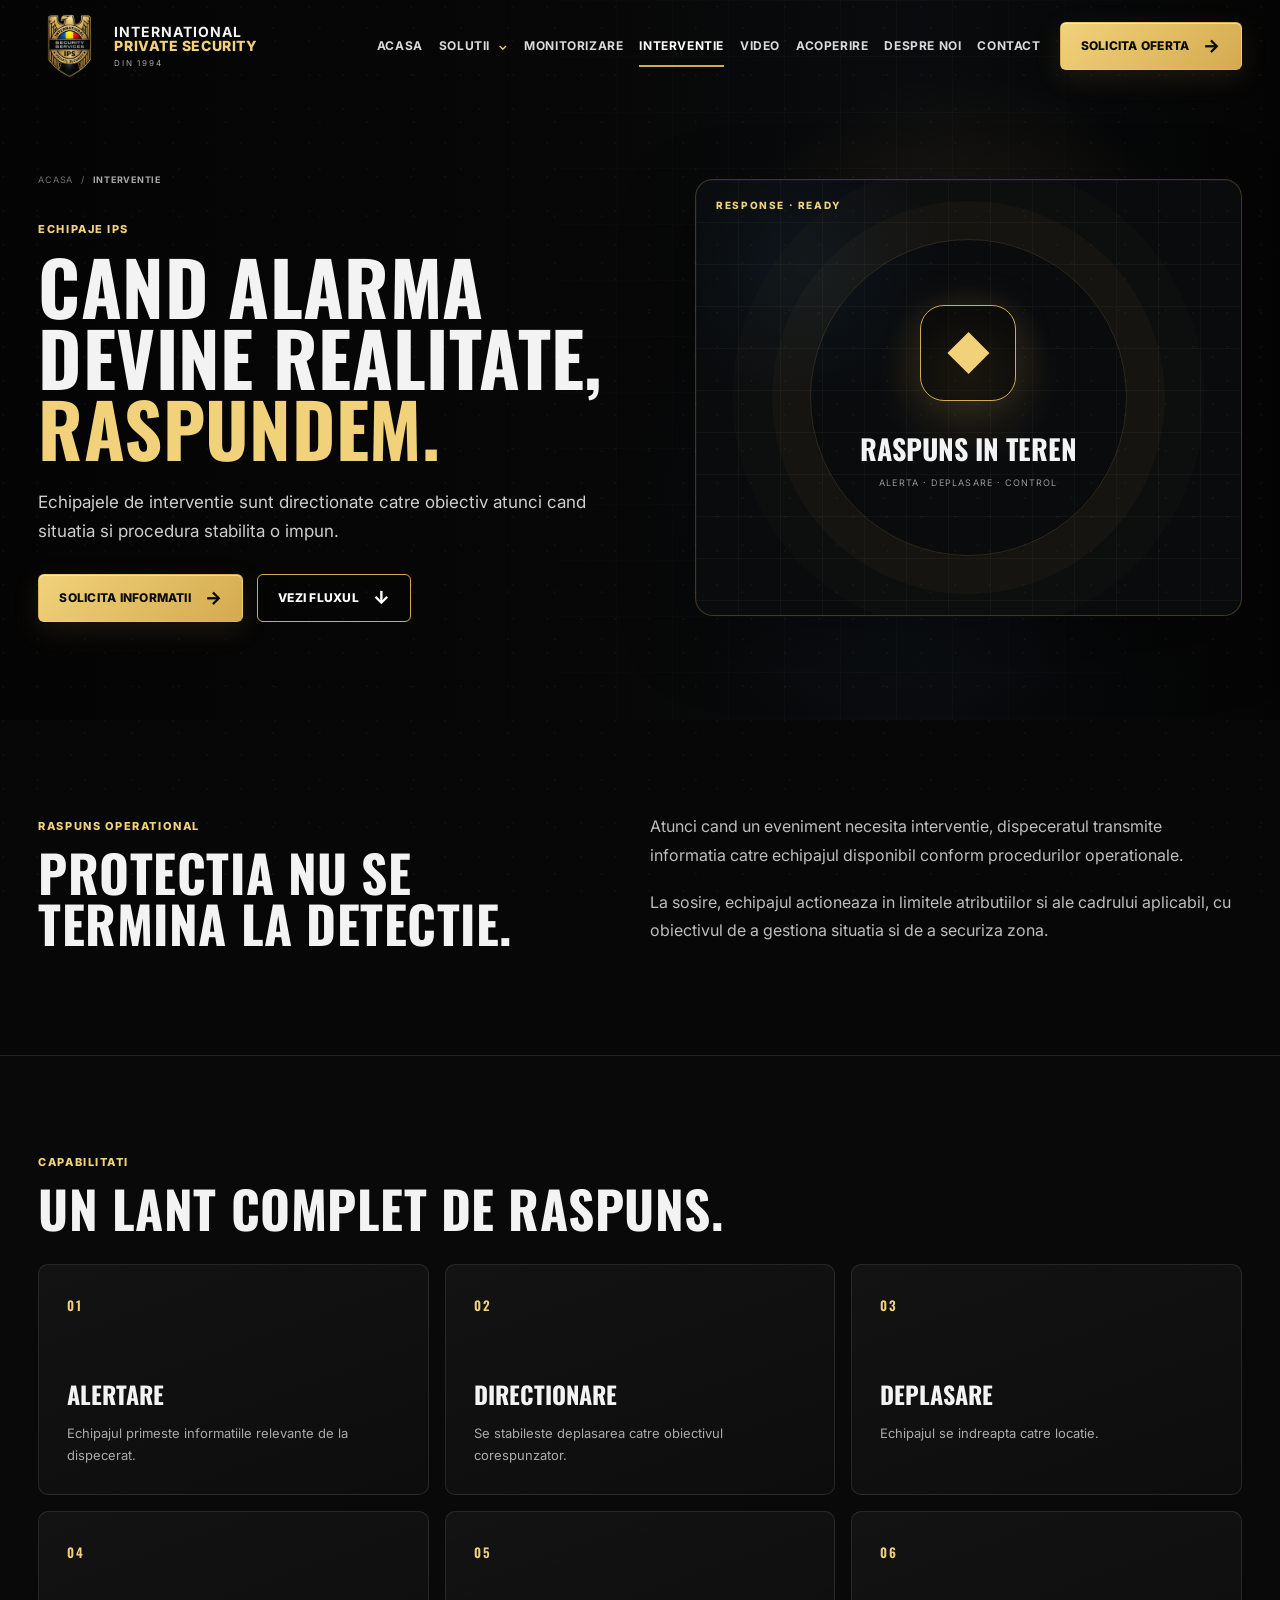
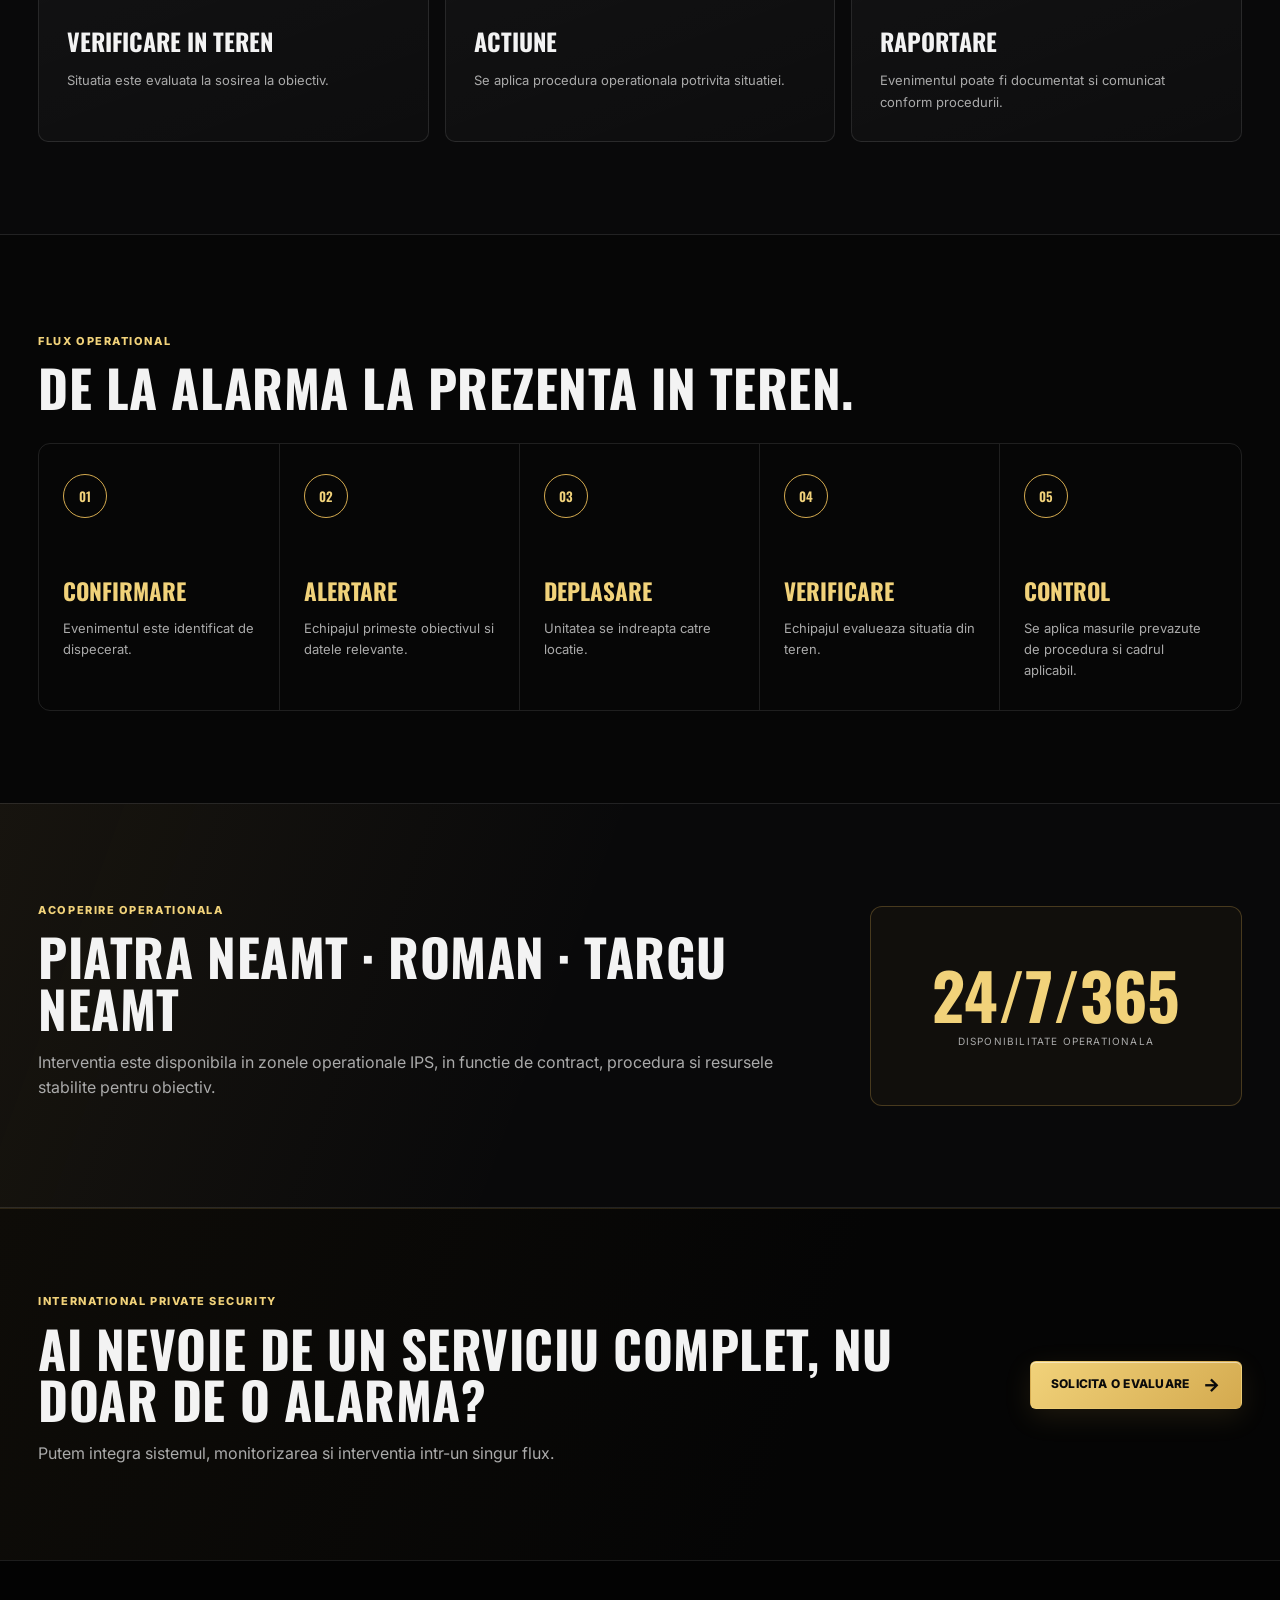
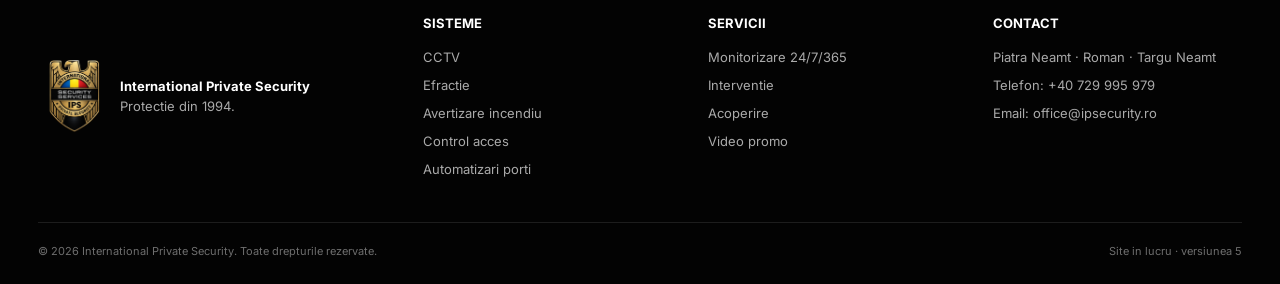
==== commit 526eceff: "Add files via upload" ====
--- a/interventie/index.html
+++ b/interventie/index.html
@@ -224,13 +224,13 @@
       <div>
         <b>Contact</b>
         <span>Piatra Neamt · Roman · Targu Neamt</span>
-        <span>Telefon: [de completat]</span>
-        <span>Email: [de completat]</span>
+        <a href="tel:+40729995979">Telefon: +40 729 995 979</a>
+        <a href="mailto:office@ipsecurity.ro">Email: office@ipsecurity.ro</a>
       </div>
     </div>
     <div class="container footer-bottom">
       <span>© <span id="year"></span> International Private Security. Toate drepturile rezervate.</span>
-      <span>Site in lucru · versiunea 4</span>
+      <span>Site in lucru · versiunea 5</span>
     </div>
   </footer>
 
--- a/styles.css
+++ b/styles.css
@@ -237,7 +237,7 @@
 
 /* stats */
 .stats-strip { background:#0a0a0b; border-block:1px solid var(--line); }
-.stats-grid { display:grid; grid-template-columns:repeat(5,1fr); }
+.stats-grid { display:grid; grid-template-columns:repeat(4,1fr); }
 .stats-grid article { padding:28px clamp(20px, 2vw, 38px); border-right:1px solid var(--line); min-height:104px; display:flex; flex-direction:column; justify-content:center; }
 .stats-grid article:first-child { border-left:1px solid var(--line); }
 .stats-grid b { color:var(--gold-light); font-size:22px; font-family:Oswald; }
@@ -1331,3 +1331,306 @@
     grid-template-columns:1fr;
   }
 }
+
+
+/* ============================================================
+   V5 - MOBILE POLISH + CONTACT DETAILS
+   ============================================================ */
+
+.mobile-contact-actions {
+  display:none;
+}
+
+/* Keep service CTA comfortably separated from descriptions */
+.service-card {
+  display:flex;
+  flex-direction:column;
+}
+.service-card .card-link {
+  position:static;
+  display:block;
+  margin-top:auto;
+  padding-top:22px;
+}
+
+/* Mobile navigation becomes a true opaque viewport layer */
+@media (max-width:820px) {
+  .site-header {
+    z-index:5000;
+  }
+
+  .main-nav {
+    z-index:4999;
+    top:76px;
+    height:calc(100dvh - 76px);
+    bottom:auto;
+    overflow-y:auto;
+    overscroll-behavior:contain;
+    -webkit-overflow-scrolling:touch;
+    background:#050505;
+    background-image:
+      radial-gradient(circle at 85% 12%, rgba(212,170,79,.08), transparent 24%),
+      linear-gradient(180deg,#070707,#030303);
+    border-top:1px solid rgba(255,255,255,.08);
+    padding:24px 28px 42px;
+    gap:0;
+    box-shadow:-20px 0 50px rgba(0,0,0,.7);
+  }
+
+  .main-nav > a,
+  .main-nav > .nav-item {
+    width:100%;
+    border-bottom:1px solid rgba(255,255,255,.08);
+  }
+
+  .main-nav > a,
+  .main-nav .nav-link {
+    min-height:62px;
+    display:flex;
+    align-items:center;
+    padding:0;
+    font-size:16px;
+    letter-spacing:.055em;
+  }
+
+  .main-nav > a.active {
+    color:var(--gold-light);
+  }
+
+  .main-nav > a::after {
+    display:none;
+  }
+
+  .mega-menu {
+    margin:0;
+    padding:0 0 12px;
+  }
+
+  .mega-inner {
+    gap:10px;
+  }
+
+  .mega-column {
+    gap:0;
+  }
+
+  .mega-link {
+    padding:13px 10px;
+    border-bottom:1px solid rgba(255,255,255,.055);
+  }
+
+  .mega-link:last-child {
+    border-bottom:0;
+  }
+
+  .mega-link strong {
+    font-size:12px;
+  }
+
+  .mega-link span {
+    font-size:10px;
+  }
+
+  .mega-ops {
+    margin-top:8px;
+  }
+
+  body.menu-open main,
+  body.menu-open .site-footer {
+    visibility:hidden;
+  }
+
+  /* Cards: text and CTA must never collide */
+  .service-card {
+    min-height:0;
+    padding:28px 24px;
+  }
+
+  .service-icon {
+    margin-bottom:54px;
+  }
+
+  .service-card p {
+    line-height:1.65;
+  }
+
+  .service-card .card-link {
+    margin-top:22px;
+    padding-top:0;
+    line-height:1.3;
+  }
+
+  /* Coverage -> About transition */
+  .coverage-section {
+    padding-bottom:52px;
+  }
+
+  .coverage-grid {
+    gap:34px;
+  }
+
+  .map-card {
+    min-height:360px;
+  }
+
+  .history-section {
+    padding-top:62px;
+  }
+
+  .history-grid {
+    gap:34px;
+  }
+
+  .history-copy {
+    order:1;
+  }
+
+  .history-logo {
+    order:2;
+    margin-top:4px;
+  }
+
+  .history-logo img {
+    width:min(240px,62vw);
+  }
+
+  /* Direct mobile contact buttons */
+  .mobile-contact-actions {
+    display:grid;
+    grid-template-columns:1fr 1fr;
+    gap:10px;
+    grid-column:1/-1;
+  }
+}
+
+@media (max-width:560px) {
+  .coverage-section {
+    padding-bottom:42px;
+  }
+
+  .map-card {
+    min-height:330px;
+  }
+
+  .history-section {
+    padding-top:52px;
+  }
+
+  .history-logo img {
+    width:min(215px,58vw);
+  }
+
+  .mobile-contact-actions {
+    grid-template-columns:1fr;
+  }
+
+  .service-card .card-link {
+    margin-top:24px;
+  }
+}
+
+/* V5.2 - stats without public intervention-team count */
+@media (max-width:820px) and (min-width:561px) {
+  .stats-grid article:last-child { grid-column:auto; }
+}
+
+
+/* ============================================================
+   V5.3 - REALISTIC SERVICE IMAGES
+   ============================================================ */
+
+.service-photo-card {
+  position:relative;
+  width:min(100%, 720px);
+  margin:0;
+  aspect-ratio:16 / 10;
+  overflow:hidden;
+  border-radius:16px;
+  border:1px solid rgba(212,170,79,.26);
+  background:#0b0b0c;
+  box-shadow:var(--shadow);
+}
+
+.service-photo-card::after {
+  content:"";
+  position:absolute;
+  inset:0;
+  pointer-events:none;
+  background:
+    linear-gradient(180deg, transparent 48%, rgba(0,0,0,.75) 100%),
+    linear-gradient(90deg, rgba(0,0,0,.08), transparent 45%);
+}
+
+.service-photo-card img {
+  width:100%;
+  height:100%;
+  object-fit:cover;
+  display:block;
+  transition:transform .55s ease, filter .55s ease;
+}
+
+.service-photo-card:hover img {
+  transform:scale(1.025);
+}
+
+.service-photo-caption {
+  position:absolute;
+  z-index:2;
+  left:22px;
+  right:22px;
+  bottom:20px;
+  display:flex;
+  flex-direction:column;
+  gap:4px;
+}
+
+.service-photo-caption span {
+  color:var(--gold-light);
+  text-transform:uppercase;
+  font-size:9px;
+  font-weight:800;
+  letter-spacing:.14em;
+}
+
+.service-photo-caption strong {
+  color:#fff;
+  max-width:520px;
+  text-transform:uppercase;
+  font-family:Oswald, Inter, sans-serif;
+  font-size:20px;
+  line-height:1.12;
+  text-shadow:0 2px 12px rgba(0,0,0,.65);
+}
+
+@media (max-width:1100px) {
+  .service-photo-card {
+    width:100%;
+    max-width:800px;
+    aspect-ratio:16 / 8.5;
+  }
+}
+
+@media (max-width:820px) {
+  /* In V5 the hero visual was hidden on mobile.
+     We now show the supplied photo as a compact visual below the hero text. */
+  .service-hero-visual {
+    display:block;
+    min-height:0;
+    margin-top:34px;
+  }
+
+  .service-photo-card {
+    aspect-ratio:16 / 10;
+    border-radius:12px;
+  }
+
+  .service-photo-caption {
+    left:16px;
+    right:16px;
+    bottom:14px;
+  }
+
+  .service-photo-caption strong {
+    font-size:17px;
+  }
+}
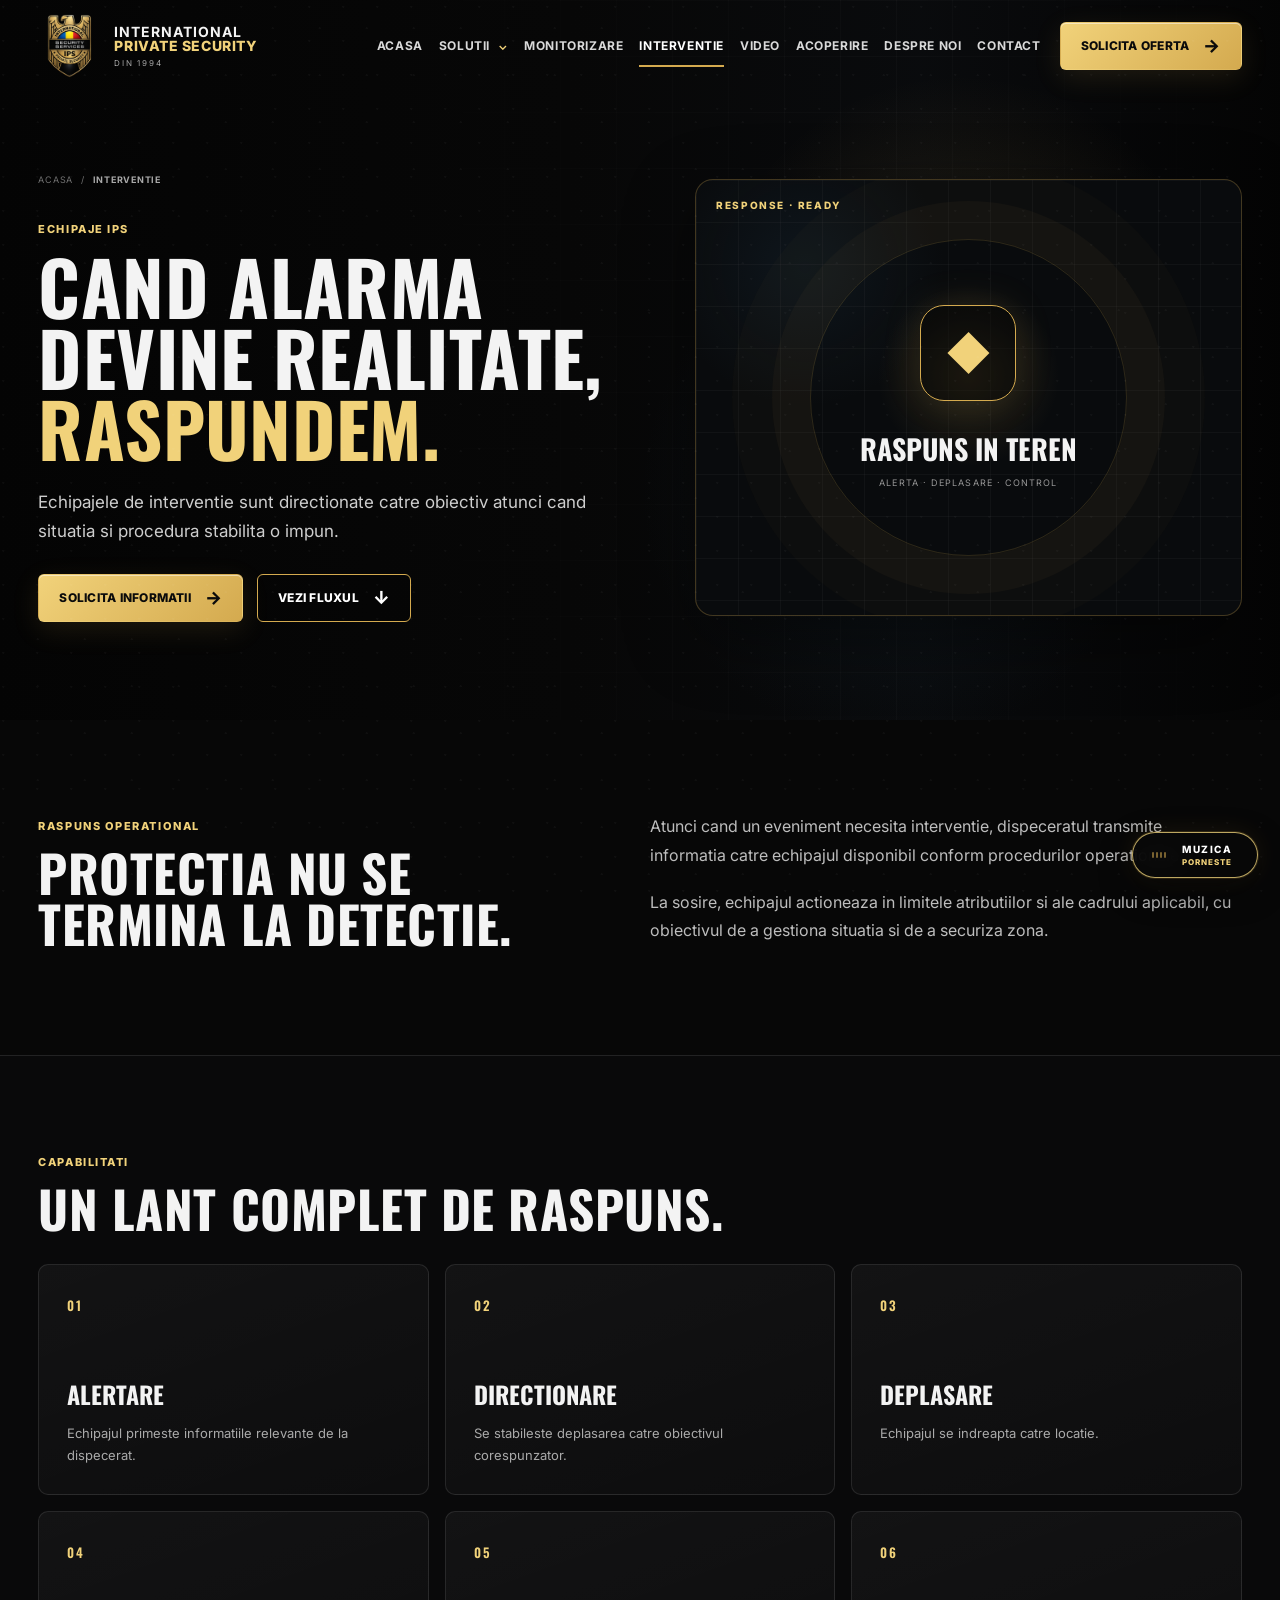
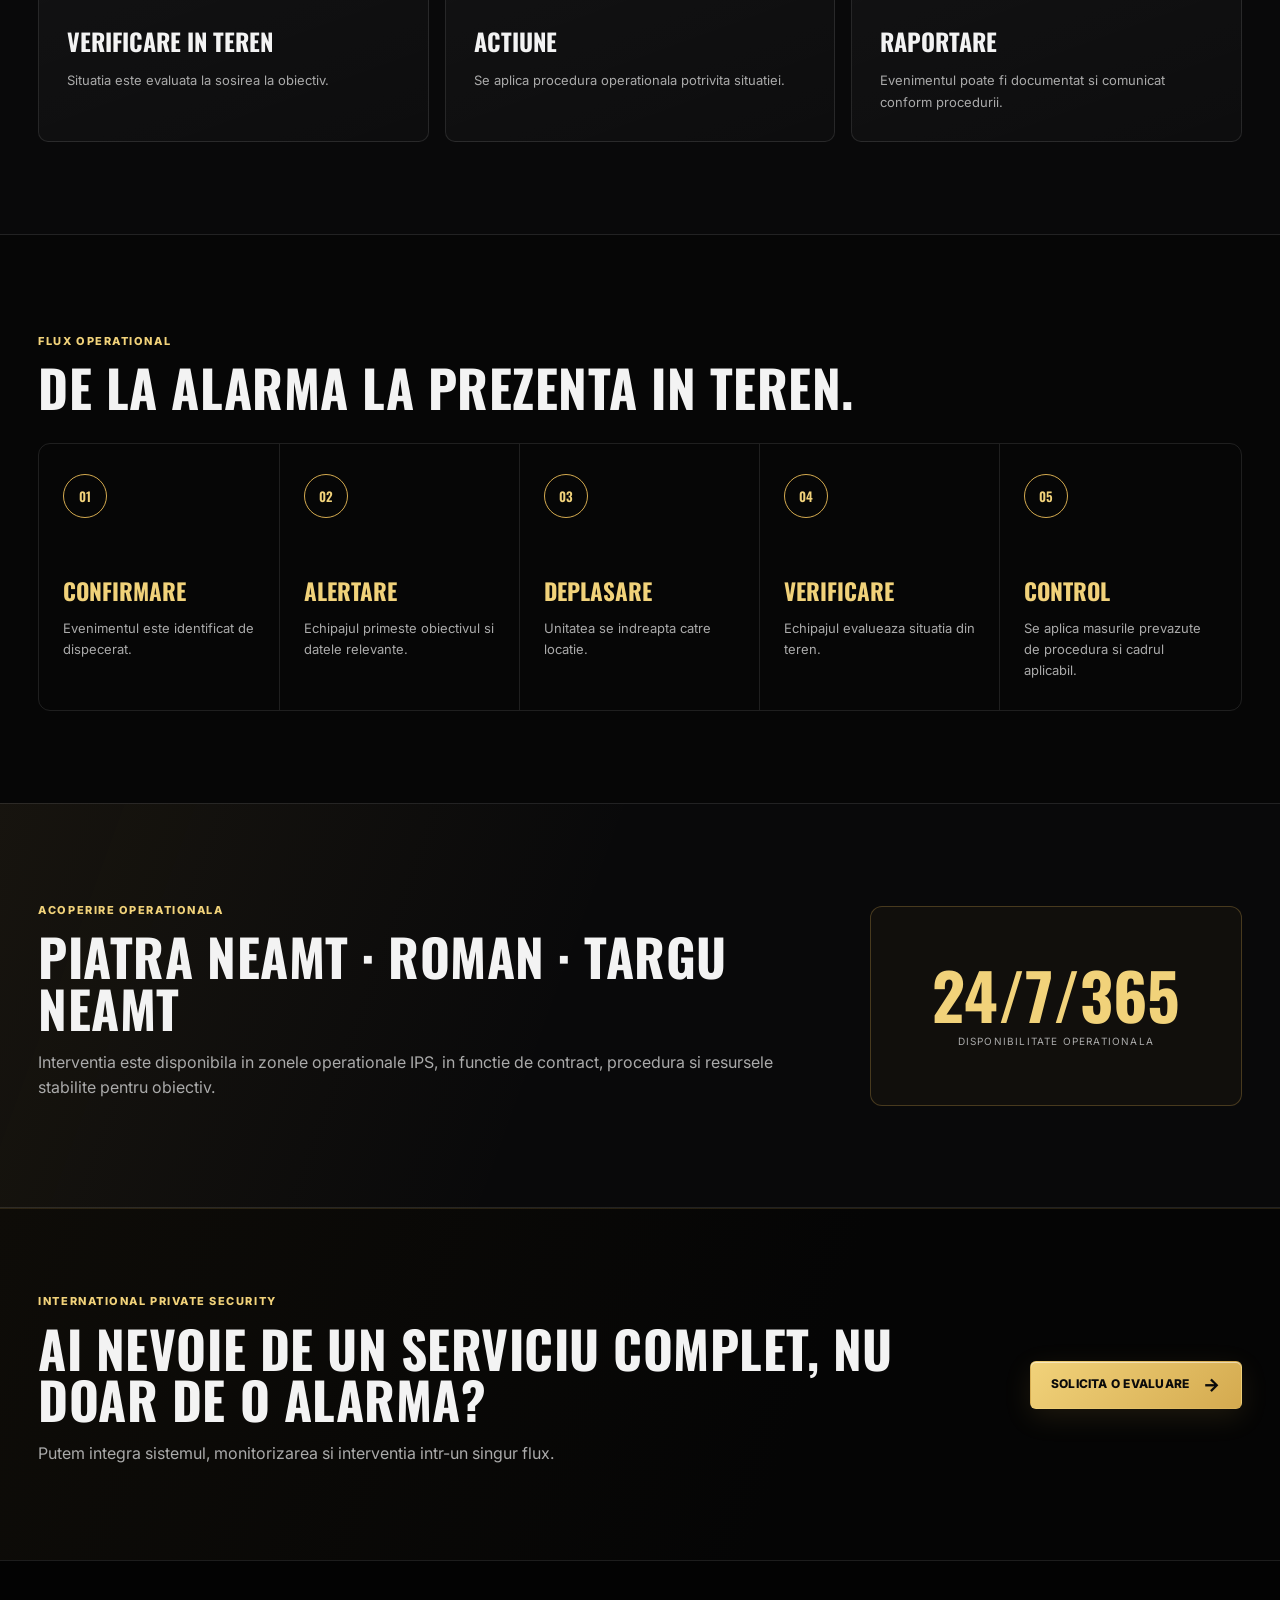
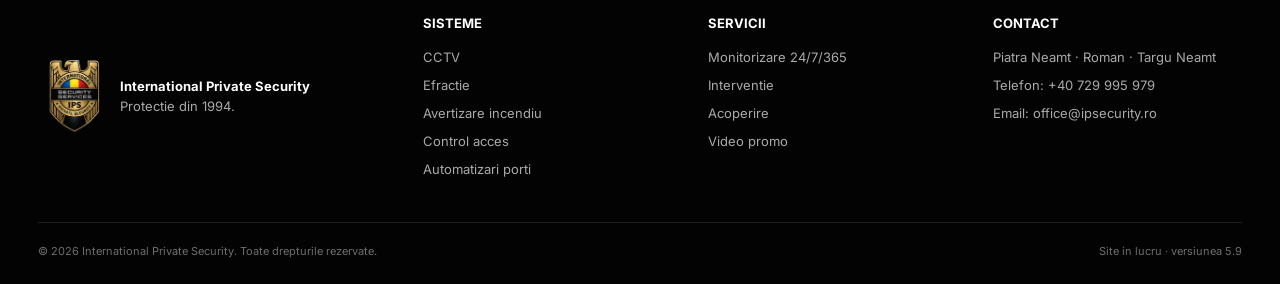
==== commit 7121d180: "Add files via upload" ====
--- a/interventie/index.html
+++ b/interventie/index.html
@@ -5,10 +5,15 @@
   <meta name="viewport" content="width=device-width, initial-scale=1.0" />
   <meta name="description" content="Servicii de interventie securitate in Piatra Neamt, Roman si Targu Neamt." />
   <title>Interventie | International Private Security</title>
+  <link rel="icon" type="image/png" sizes="32x32" href="../assets/favicon-32x32.png" />
+  <link rel="icon" type="image/png" sizes="16x16" href="../assets/favicon-16x16.png" />
+  <link rel="shortcut icon" href="../assets/favicon.ico" />
+  <link rel="apple-touch-icon" sizes="180x180" href="../assets/apple-touch-icon.png" />
+  <link rel="manifest" href="../assets/site.webmanifest" />
   <link rel="preconnect" href="https://fonts.googleapis.com">
   <link rel="preconnect" href="https://fonts.gstatic.com" crossorigin>
   <link href="https://fonts.googleapis.com/css2?family=Inter:wght@400;500;600;700;800&family=Oswald:wght@500;600;700&display=swap" rel="stylesheet">
-  <link rel="stylesheet" href="../styles.css" />
+  <link rel="stylesheet" href="../styles.css?v=5.9" />
 </head>
 <body>
   <div class="noise"></div>
@@ -230,10 +235,10 @@
     </div>
     <div class="container footer-bottom">
       <span>© <span id="year"></span> International Private Security. Toate drepturile rezervate.</span>
-      <span>Site in lucru · versiunea 5</span>
+      <span>Site in lucru · versiunea 5.9</span>
     </div>
   </footer>
 
-  <script src="../script.js"></script>
+  <script src="../script.js?v=5.9"></script>
 </body>
 </html>
--- a/styles.css
+++ b/styles.css
@@ -1634,3 +1634,137 @@
     font-size:17px;
   }
 }
+
+/* ============================================================
+   V5.8 - AMBIENT MUSIC CONTROL
+   V5.6 visual design restored
+   ============================================================ */
+.ips-music-toggle {
+  position:fixed;
+  right:22px;
+  bottom:22px;
+  z-index:1500;
+  display:flex;
+  align-items:center;
+  gap:11px;
+  min-width:126px;
+  padding:11px 14px;
+  border:1px solid rgba(213,170,76,.38);
+  border-radius:999px;
+  background:rgba(8,8,8,.90);
+  color:#fff;
+  box-shadow:0 12px 34px rgba(0,0,0,.42);
+  backdrop-filter:blur(12px);
+  -webkit-backdrop-filter:blur(12px);
+  cursor:pointer;
+  transition:transform .2s ease, border-color .2s ease, background .2s ease, box-shadow .2s ease;
+}
+
+.ips-music-toggle:hover {
+  transform:translateY(-2px);
+  border-color:rgba(240,212,122,.72);
+  background:rgba(15,15,15,.96);
+}
+
+.ips-music-toggle:focus-visible {
+  outline:2px solid var(--gold-light);
+  outline-offset:3px;
+}
+
+.ips-music-icon {
+  width:24px;
+  height:22px;
+  display:flex;
+  align-items:center;
+  justify-content:center;
+  gap:2px;
+}
+
+.ips-music-icon span {
+  width:2px;
+  height:6px;
+  border-radius:3px;
+  background:var(--gold);
+  opacity:.55;
+  transition:height .2s ease, opacity .2s ease;
+}
+
+.ips-music-toggle.is-playing .ips-music-icon span {
+  opacity:1;
+  animation:ips-eq .82s ease-in-out infinite alternate;
+}
+
+.ips-music-toggle.is-playing .ips-music-icon span:nth-child(2) { animation-delay:.13s; }
+.ips-music-toggle.is-playing .ips-music-icon span:nth-child(3) { animation-delay:.31s; }
+.ips-music-toggle.is-playing .ips-music-icon span:nth-child(4) { animation-delay:.48s; }
+
+.ips-music-toggle.needs-action {
+  border-color:rgba(240,212,122,.78);
+  box-shadow:
+    0 0 0 1px rgba(213,170,76,.16),
+    0 12px 34px rgba(0,0,0,.46),
+    0 0 28px rgba(213,170,76,.10);
+}
+
+.ips-music-copy {
+  display:flex;
+  flex-direction:column;
+  align-items:flex-start;
+  line-height:1;
+}
+
+.ips-music-copy strong {
+  font-size:10px;
+  letter-spacing:.15em;
+  font-weight:800;
+}
+
+.ips-music-copy small {
+  margin-top:4px;
+  color:var(--gold-light);
+  font-size:8px;
+  letter-spacing:.12em;
+  font-weight:800;
+}
+
+@keyframes ips-eq {
+  0% { height:5px; }
+  35% { height:12px; }
+  100% { height:20px; }
+}
+
+/* Small visual response while a new section/page is fetched.
+   The audio element is NOT touched. */
+html.ips-page-loading main {
+  opacity:.985;
+}
+
+@media (max-width:560px) {
+  .ips-music-toggle {
+    right:14px;
+    bottom:14px;
+    min-width:0;
+    padding:10px 12px;
+  }
+
+  .ips-music-copy strong { font-size:9px; }
+  .ips-music-copy small { font-size:7px; }
+}
+
+@media (prefers-reduced-motion: reduce) {
+  .ips-music-toggle,
+  .ips-music-icon span {
+    animation:none !important;
+    transition:none !important;
+  }
+}
+
+
+/* V5.9: only page content changes during internal navigation.
+   Header, footer and audio player stay mounted continuously. */
+html[data-ips-persistent-shell="1"] main {
+  transition: opacity .12s ease;
+}
+html[data-ips-persistent-shell="1"].ips-page-loading main {
+  opacity: .985;
+}
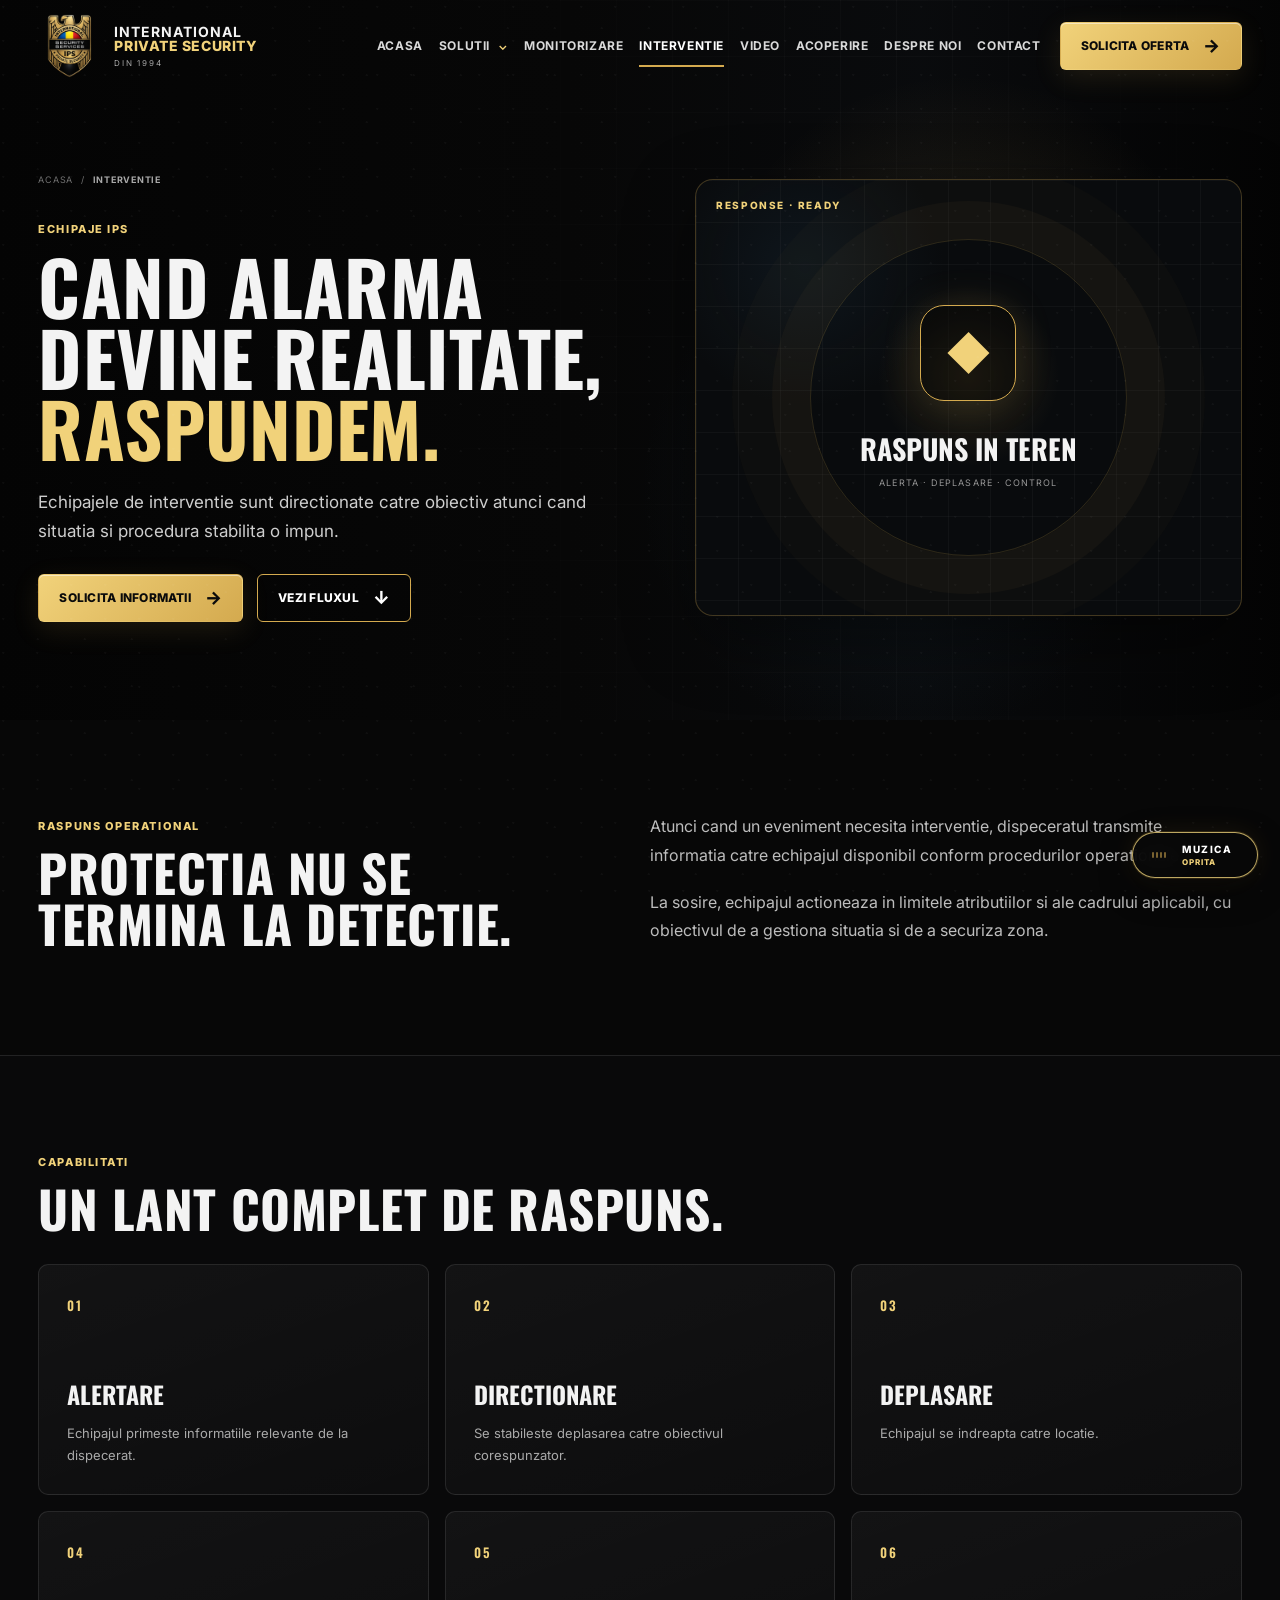
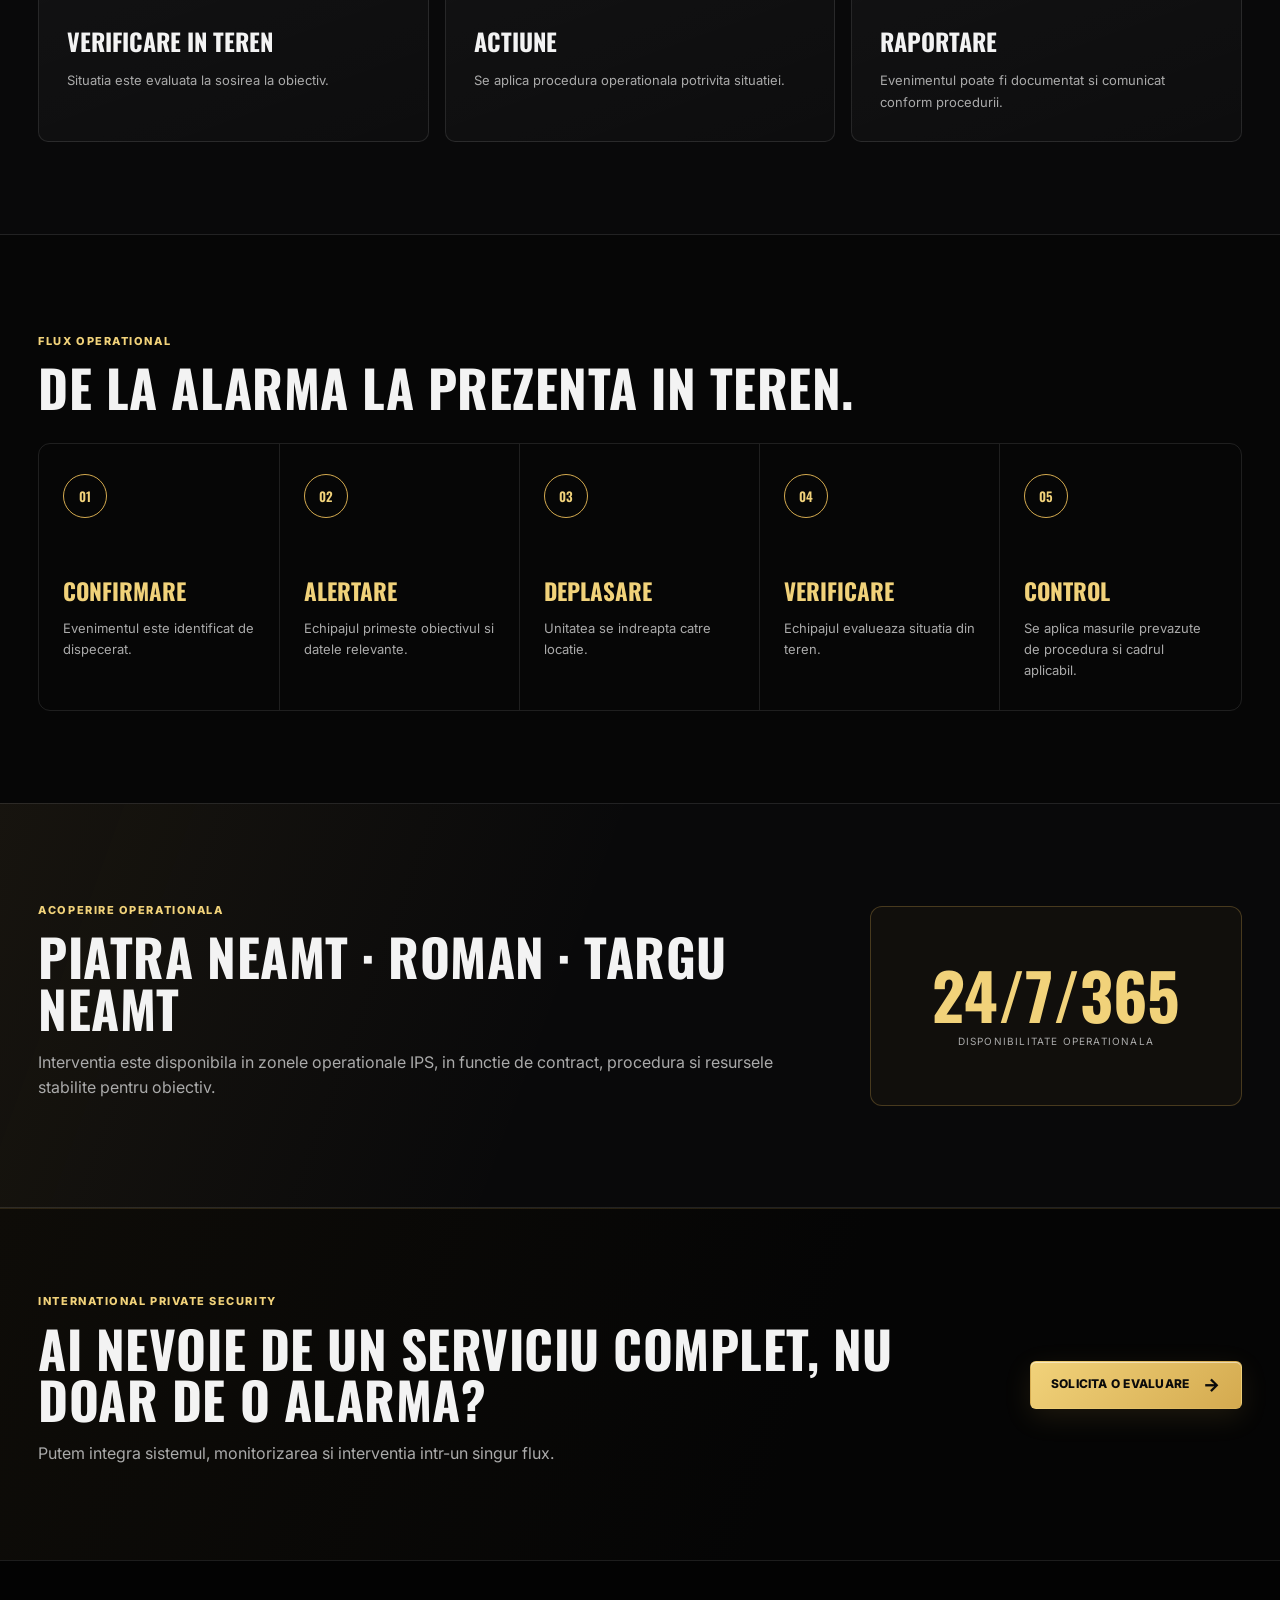
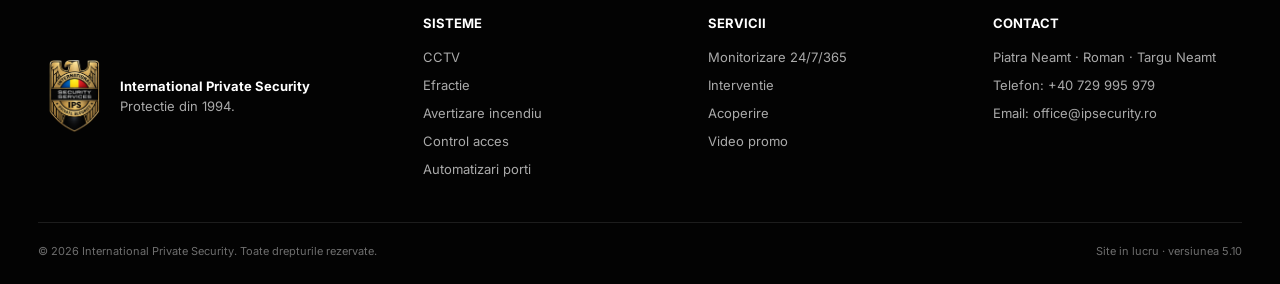
==== commit 19c899d9: "Add files via upload" ====
--- a/interventie/index.html
+++ b/interventie/index.html
@@ -13,7 +13,7 @@
   <link rel="preconnect" href="https://fonts.googleapis.com">
   <link rel="preconnect" href="https://fonts.gstatic.com" crossorigin>
   <link href="https://fonts.googleapis.com/css2?family=Inter:wght@400;500;600;700;800&family=Oswald:wght@500;600;700&display=swap" rel="stylesheet">
-  <link rel="stylesheet" href="../styles.css?v=5.9" />
+  <link rel="stylesheet" href="../styles.css?v=5.10" />
 </head>
 <body>
   <div class="noise"></div>
@@ -235,10 +235,10 @@
     </div>
     <div class="container footer-bottom">
       <span>© <span id="year"></span> International Private Security. Toate drepturile rezervate.</span>
-      <span>Site in lucru · versiunea 5.9</span>
+      <span>Site in lucru · versiunea 5.10</span>
     </div>
   </footer>
 
-  <script src="../script.js?v=5.9"></script>
+  <script src="../script.js?v=5.10"></script>
 </body>
 </html>
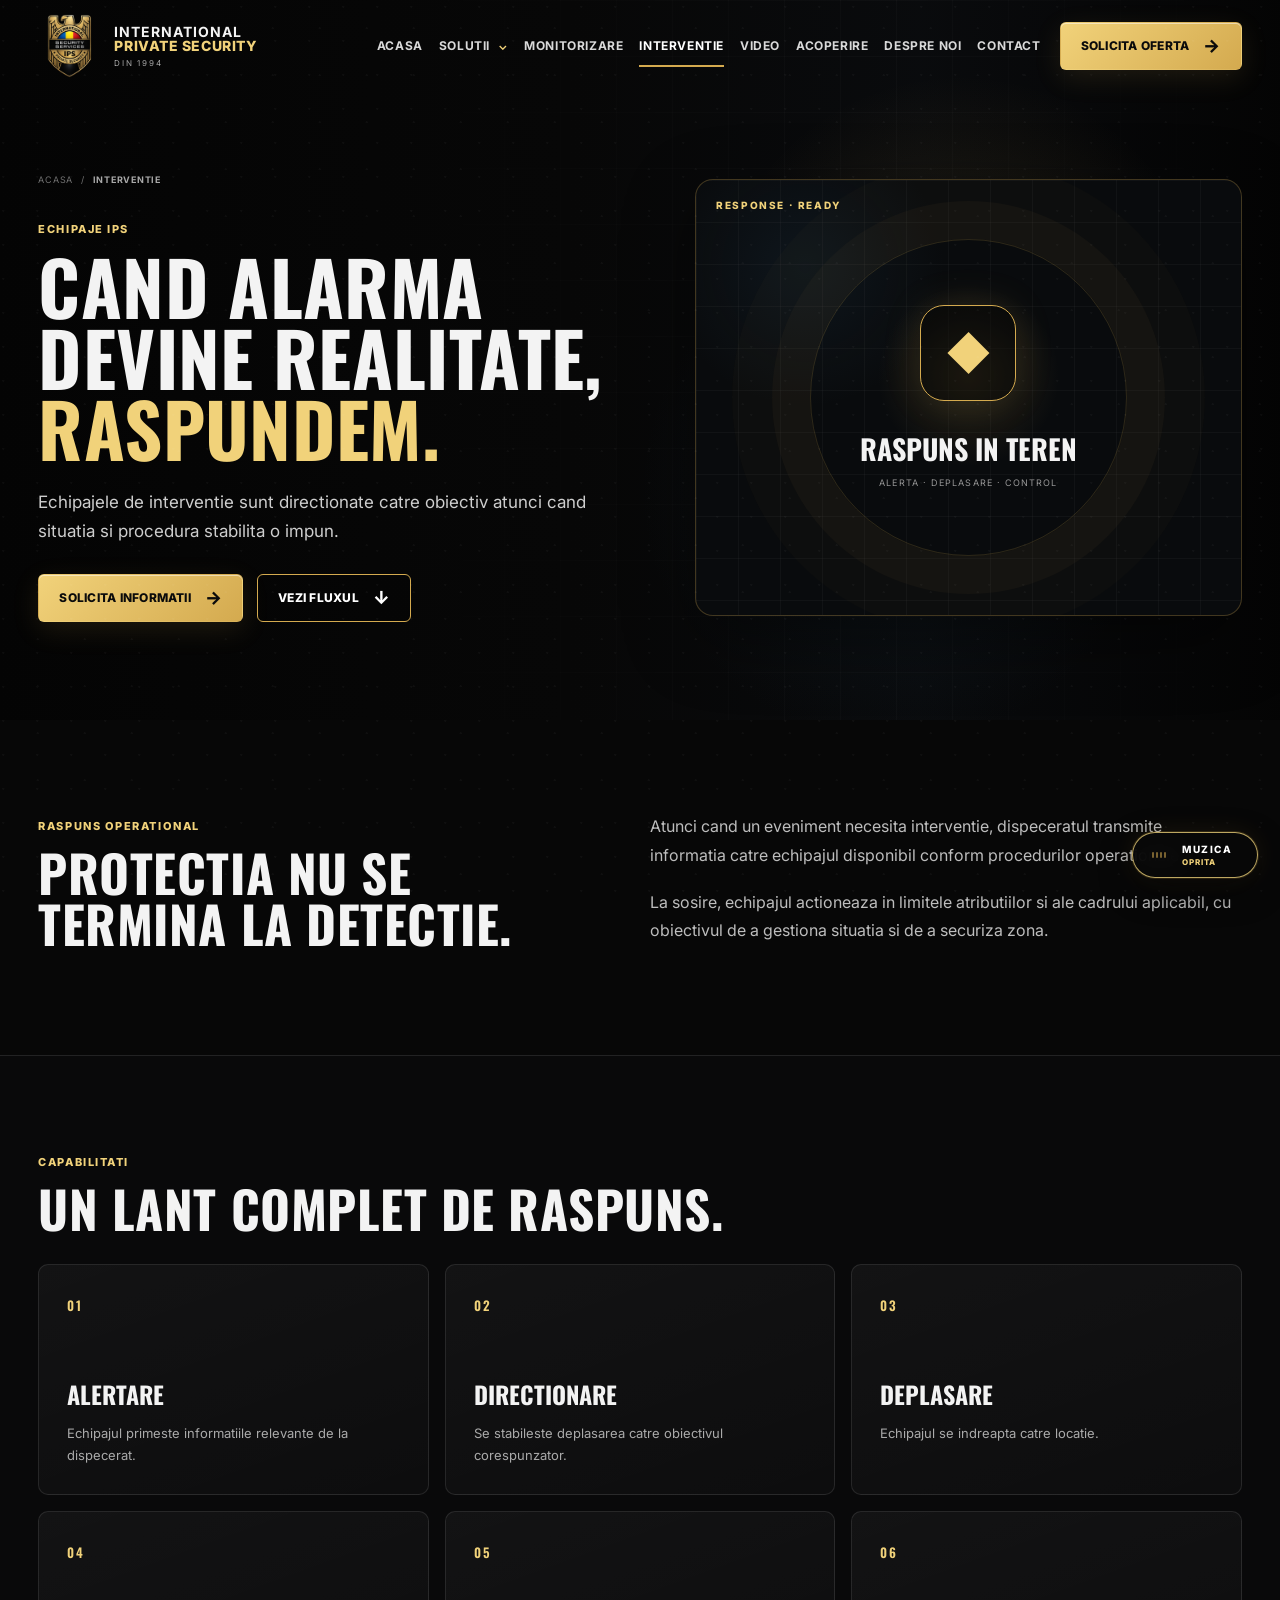
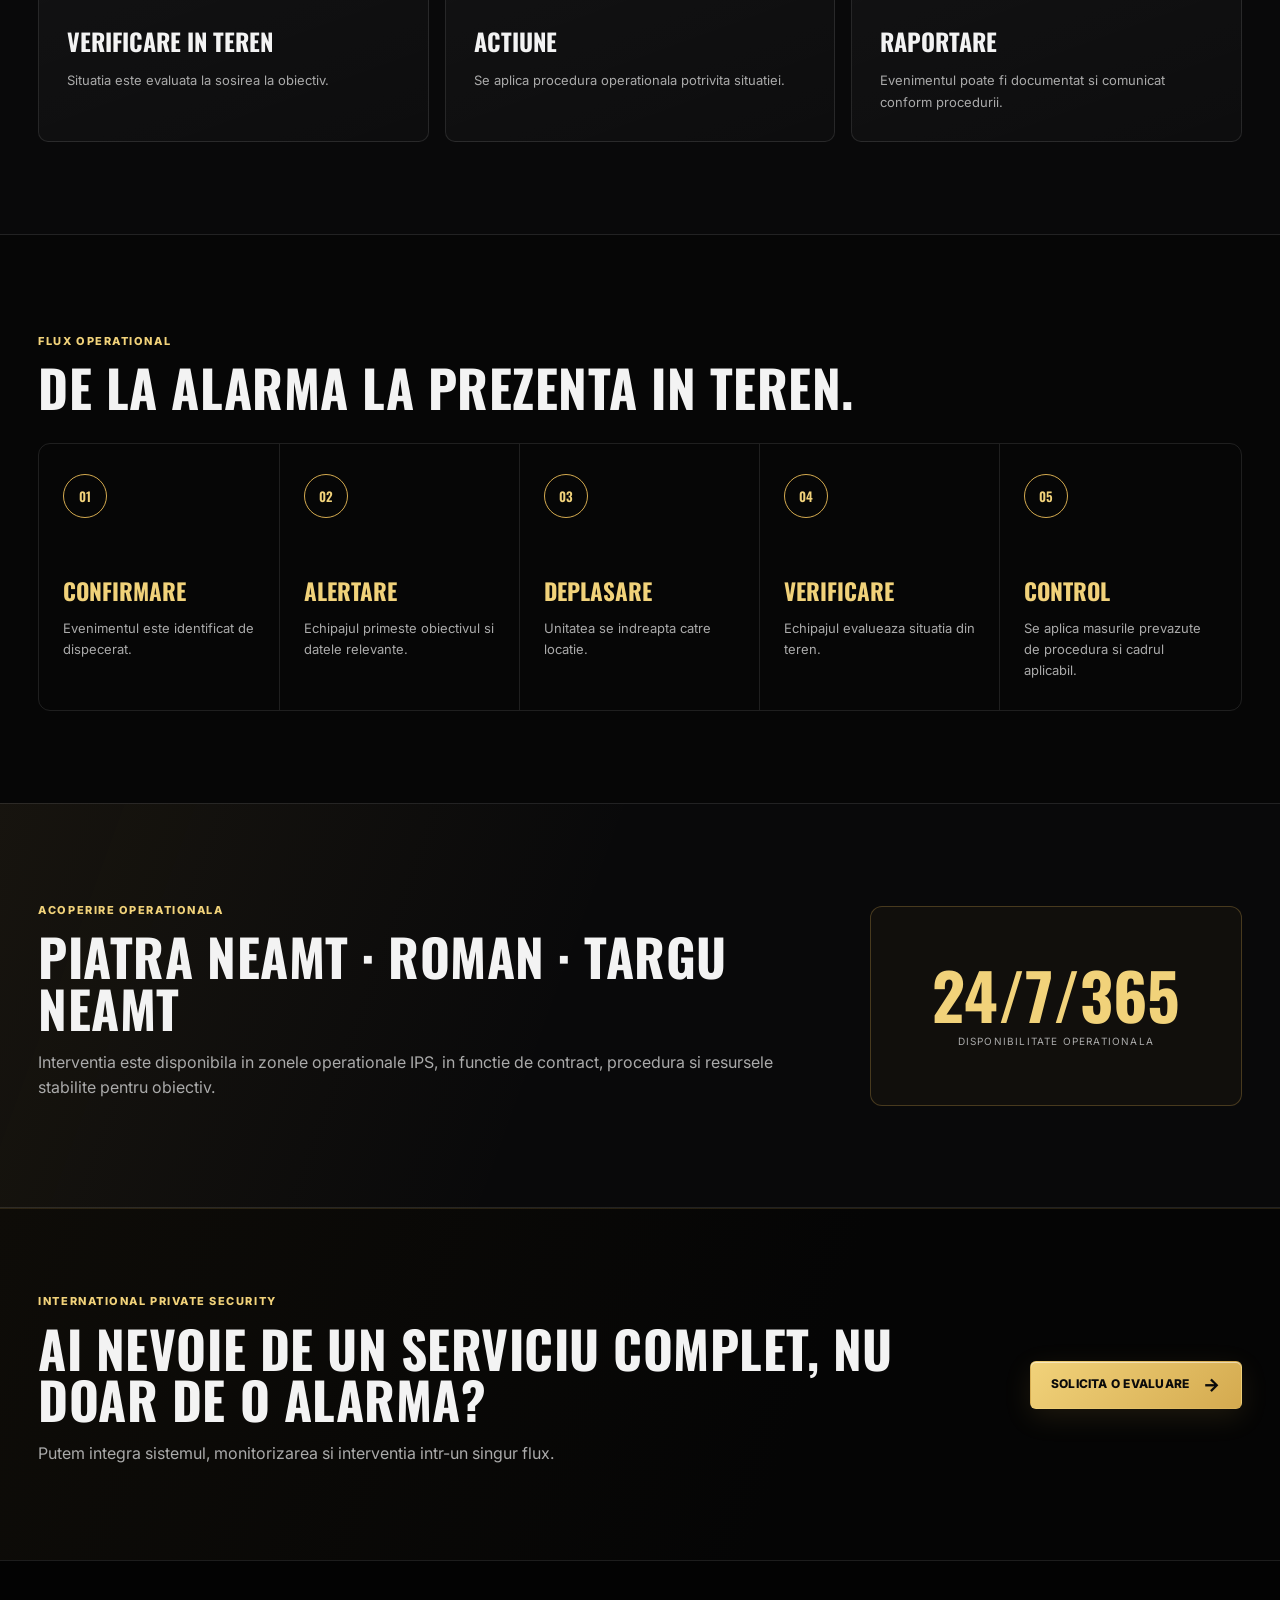
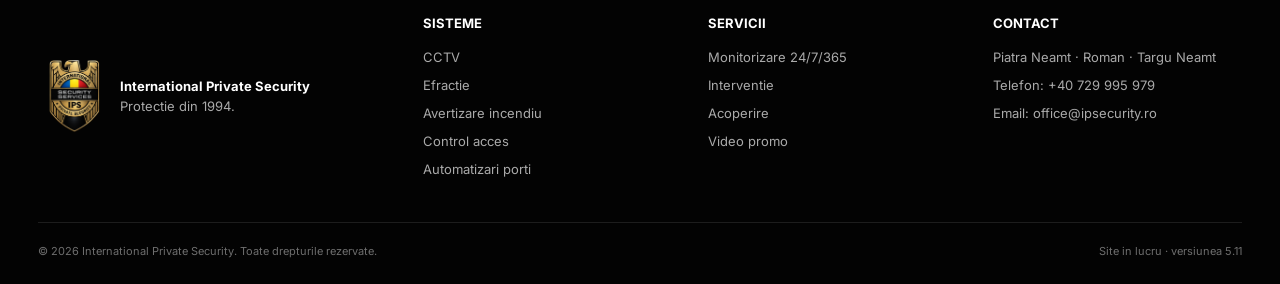
==== commit f6ff4d53: "Last Sync: 2026-10-06 11:40 (Mobile)" ====
--- a/interventie/index.html
+++ b/interventie/index.html
@@ -3,8 +3,27 @@
 <head>
   <meta charset="UTF-8" />
   <meta name="viewport" content="width=device-width, initial-scale=1.0" />
-  <meta name="description" content="Servicii de interventie securitate in Piatra Neamt, Roman si Targu Neamt." />
-  <title>Interventie | International Private Security</title>
+  <meta name="description" content="Servicii de interventie pentru obiective monitorizate in Piatra Neamt, Roman si Targu Neamt, integrate cu dispeceratul International Private Security." />
+  <title>Interventie securitate | International Private Security</title>
+  <meta data-ips-seo="page" name="robots" content="index, follow, max-image-preview:large, max-snippet:-1, max-video-preview:-1" />
+  <meta data-ips-seo="page" name="author" content="International Private Security" />
+  <meta data-ips-seo="page" name="theme-color" content="#080808" />
+  <link data-ips-seo="page" rel="canonical" href="https://denisvaideanu.github.io/ips/interventie/" />
+  <link data-ips-seo="page" rel="alternate" hreflang="ro-RO" href="https://denisvaideanu.github.io/ips/interventie/" />
+  <link data-ips-seo="page" rel="alternate" hreflang="x-default" href="https://denisvaideanu.github.io/ips/interventie/" />
+  <meta data-ips-seo="page" property="og:type" content="website" />
+  <meta data-ips-seo="page" property="og:locale" content="ro_RO" />
+  <meta data-ips-seo="page" property="og:site_name" content="International Private Security" />
+  <meta data-ips-seo="page" property="og:title" content="Interventie securitate | International Private Security" />
+  <meta data-ips-seo="page" property="og:description" content="Servicii de interventie pentru obiective monitorizate in Piatra Neamt, Roman si Targu Neamt, integrate cu dispeceratul International Private Security." />
+  <meta data-ips-seo="page" property="og:url" content="https://denisvaideanu.github.io/ips/interventie/" />
+  <meta data-ips-seo="page" property="og:image" content="https://denisvaideanu.github.io/ips/assets/ips-home-hero.jpg" />
+  <meta data-ips-seo="page" property="og:image:alt" content="Interventie International Private Security" />
+  <meta data-ips-seo="page" name="twitter:card" content="summary_large_image" />
+  <meta data-ips-seo="page" name="twitter:title" content="Interventie securitate | International Private Security" />
+  <meta data-ips-seo="page" name="twitter:description" content="Servicii de interventie pentru obiective monitorizate in Piatra Neamt, Roman si Targu Neamt, integrate cu dispeceratul International Private Security." />
+  <meta data-ips-seo="page" name="twitter:image" content="https://denisvaideanu.github.io/ips/assets/ips-home-hero.jpg" />
+  <script data-ips-seo="page" type="application/ld+json">{"@context":"https://schema.org","@graph":[{"@type":"Organization","@id":"https://denisvaideanu.github.io/ips/#organization","name":"International Private Security","alternateName":"IPS","url":"https://denisvaideanu.github.io/ips/","logo":"https://denisvaideanu.github.io/ips/assets/ips-logo.png","image":"https://denisvaideanu.github.io/ips/assets/ips-home-hero.jpg","description":"Companie de securitate cu activitate din 1994, specializata in sisteme electronice de securitate, monitorizare si interventie.","foundingDate":"1994","telephone":"+40729995979","email":"office@ipsecurity.ro","areaServed":[{"@type":"City","name":"Piatra Neamt"},{"@type":"City","name":"Roman"},{"@type":"City","name":"Targu Neamt"}],"contactPoint":{"@type":"ContactPoint","telephone":"+40729995979","email":"office@ipsecurity.ro","contactType":"customer service","availableLanguage":["Romanian"],"areaServed":"RO"}},{"@type":"Service","@id":"https://denisvaideanu.github.io/ips/interventie/#service","name":"Interventie securitate","serviceType":"Interventie securitate","description":"Servicii de interventie pentru obiective monitorizate in Piatra Neamt, Roman si Targu Neamt, integrate cu dispeceratul International Private Security.","url":"https://denisvaideanu.github.io/ips/interventie/","provider":{"@id":"https://denisvaideanu.github.io/ips/#organization"},"areaServed":[{"@type":"City","name":"Piatra Neamt"},{"@type":"City","name":"Roman"},{"@type":"City","name":"Targu Neamt"}]},{"@type":"BreadcrumbList","itemListElement":[{"@type":"ListItem","position":1,"name":"Acasa","item":"https://denisvaideanu.github.io/ips/"},{"@type":"ListItem","position":2,"name":"Interventie","item":"https://denisvaideanu.github.io/ips/interventie/"}]}]}</script>
   <link rel="icon" type="image/png" sizes="32x32" href="../assets/favicon-32x32.png" />
   <link rel="icon" type="image/png" sizes="16x16" href="../assets/favicon-16x16.png" />
   <link rel="shortcut icon" href="../assets/favicon.ico" />
@@ -13,7 +32,7 @@
   <link rel="preconnect" href="https://fonts.googleapis.com">
   <link rel="preconnect" href="https://fonts.gstatic.com" crossorigin>
   <link href="https://fonts.googleapis.com/css2?family=Inter:wght@400;500;600;700;800&family=Oswald:wght@500;600;700&display=swap" rel="stylesheet">
-  <link rel="stylesheet" href="../styles.css?v=5.10" />
+  <link rel="stylesheet" href="../styles.css?v=5.11" />
 </head>
 <body>
   <div class="noise"></div>
@@ -235,10 +254,10 @@
     </div>
     <div class="container footer-bottom">
       <span>© <span id="year"></span> International Private Security. Toate drepturile rezervate.</span>
-      <span>Site in lucru · versiunea 5.10</span>
+      <span>Site in lucru · versiunea 5.11</span>
     </div>
   </footer>
 
-  <script src="../script.js?v=5.10"></script>
+  <script src="../script.js?v=5.11"></script>
 </body>
 </html>
--- a/styles.css
+++ b/styles.css
@@ -1768,3 +1768,69 @@
 html[data-ips-persistent-shell="1"].ips-page-loading main {
   opacity: .985;
 }
+
+
+/* ============================================================
+   V5.11 - HOMEPAGE HERO PHOTO + MOBILE TYPOGRAPHY
+   ============================================================ */
+.hero-home-photo .hero-bg {
+  background:
+    linear-gradient(90deg,
+      rgba(3,3,3,.98) 0%,
+      rgba(3,3,3,.94) 25%,
+      rgba(3,3,3,.76) 43%,
+      rgba(3,3,3,.28) 64%,
+      rgba(3,3,3,.08) 100%),
+    linear-gradient(180deg, rgba(0,0,0,.02), rgba(0,0,0,.28)),
+    url("assets/ips-home-hero.webp") center center / cover no-repeat;
+}
+
+.hero-home-photo .hero-bg::before {
+  inset:0;
+  height:auto;
+  background:linear-gradient(180deg, rgba(0,0,0,.04) 0%, transparent 54%, rgba(0,0,0,.46) 100%);
+  opacity:1;
+}
+
+.hero-home-photo .hero-vignette {
+  background:linear-gradient(90deg, rgba(0,0,0,.15), transparent 55%);
+  box-shadow:inset 0 -120px 110px rgba(0,0,0,.64);
+}
+
+@media (min-width:1101px) {
+  .hero-home-photo .hero-grid {
+    grid-template-columns:minmax(0,.92fr) minmax(380px,1.08fr);
+  }
+}
+
+@media (max-width:820px) {
+  .hero-home-photo .hero-bg {
+    background:
+      linear-gradient(90deg, rgba(3,3,3,.96) 0%, rgba(3,3,3,.84) 54%, rgba(3,3,3,.48) 100%),
+      linear-gradient(180deg, rgba(0,0,0,.06), rgba(0,0,0,.42)),
+      url("assets/ips-home-hero.webp") 67% center / cover no-repeat;
+  }
+
+  .service-hero-copy {
+    width:100%;
+    max-width:100%;
+    min-width:0;
+  }
+}
+
+@media (max-width:560px) {
+  /* Long service headlines must fit inside narrow phones without clipping. */
+  .service-hero h1 {
+    max-width:100%;
+    font-size:clamp(40px,12.4vw,54px);
+    line-height:.98;
+    letter-spacing:-.01em;
+    overflow-wrap:normal;
+    word-break:normal;
+  }
+
+  .service-lead {
+    max-width:100%;
+    font-size:16px;
+  }
+}
